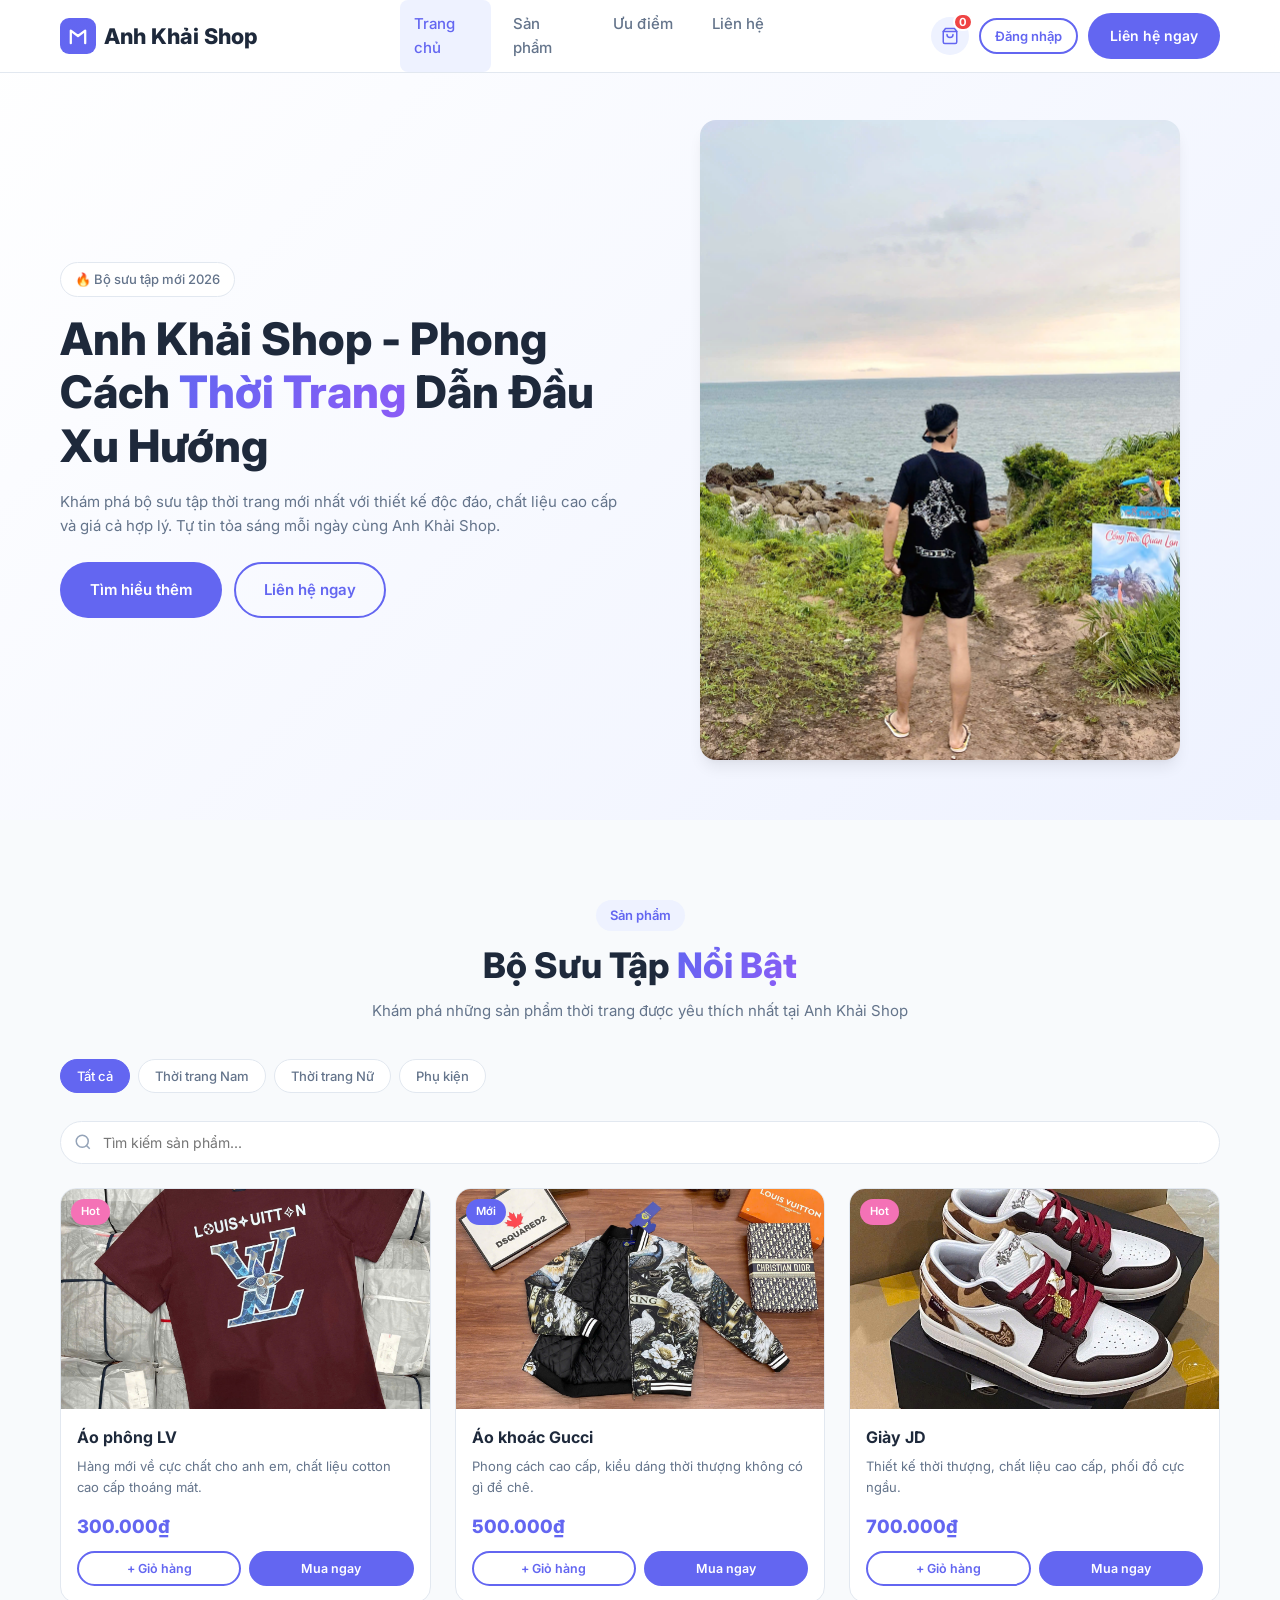
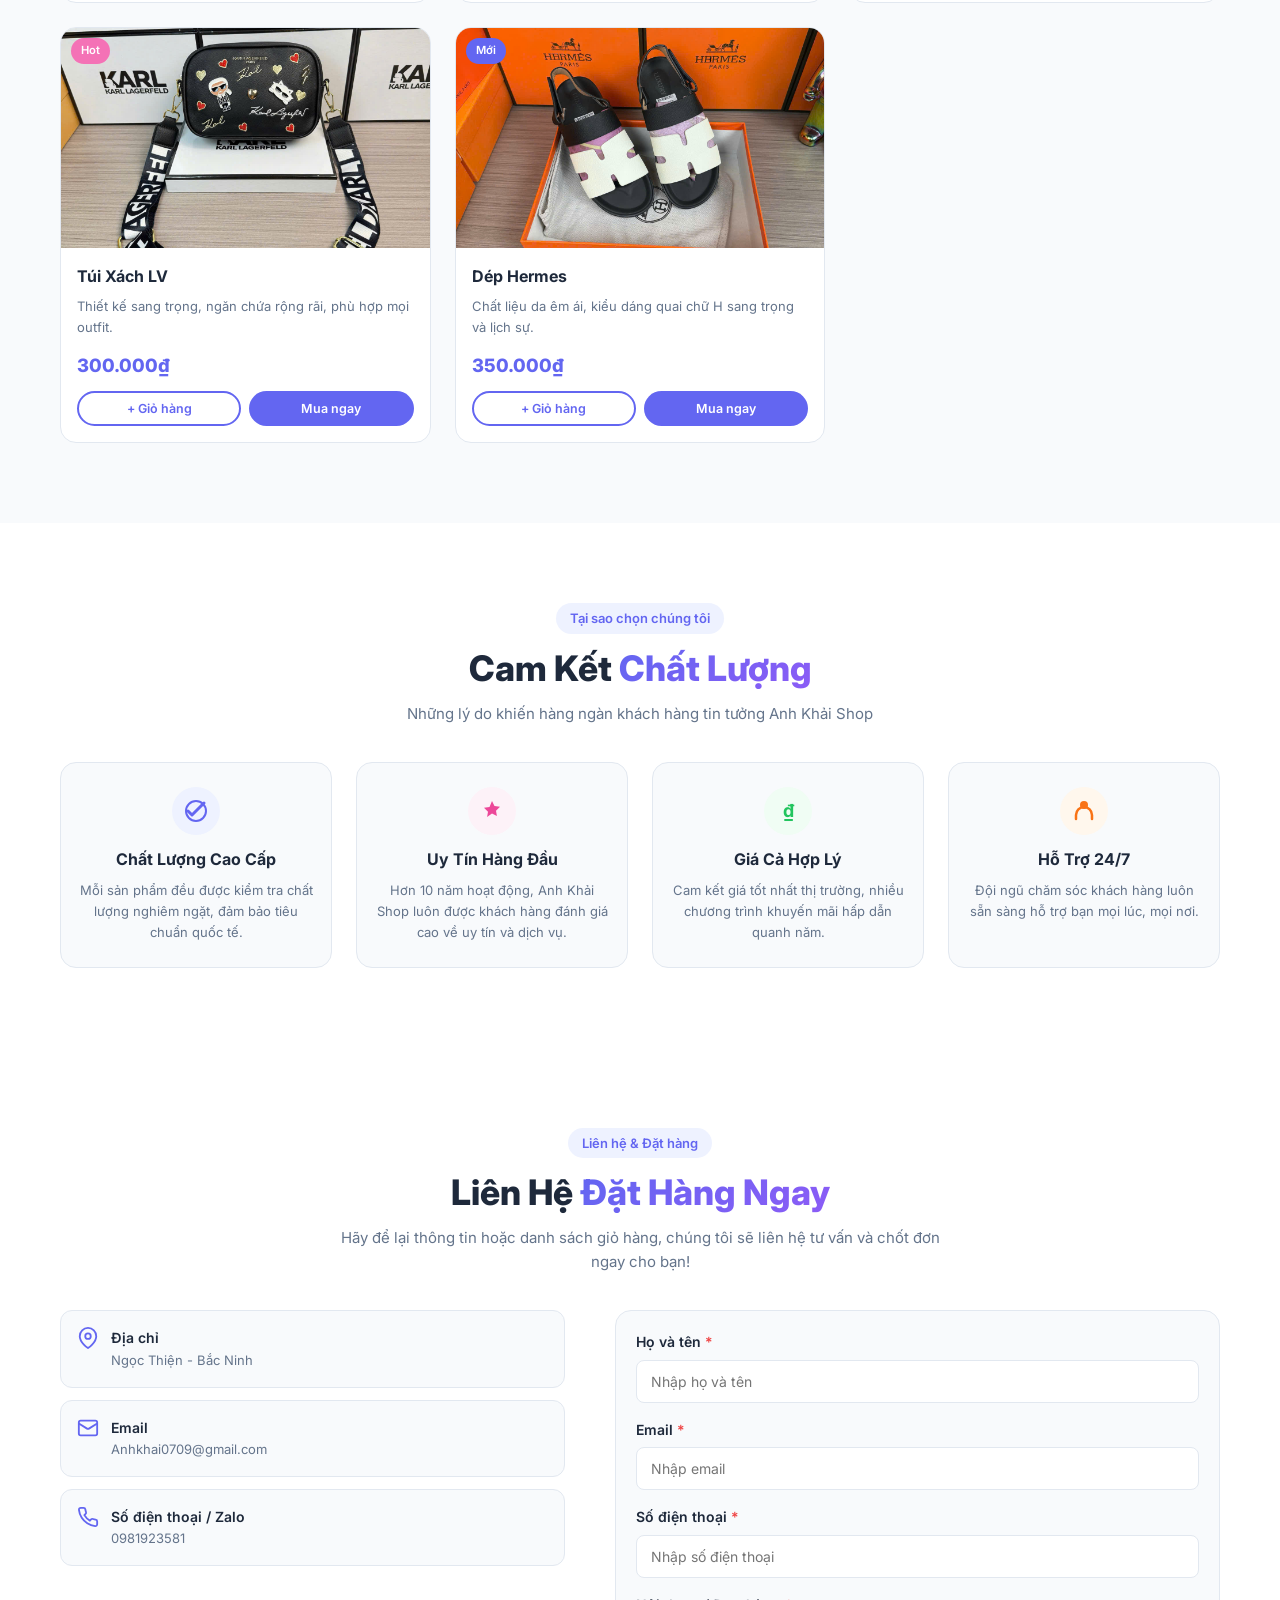
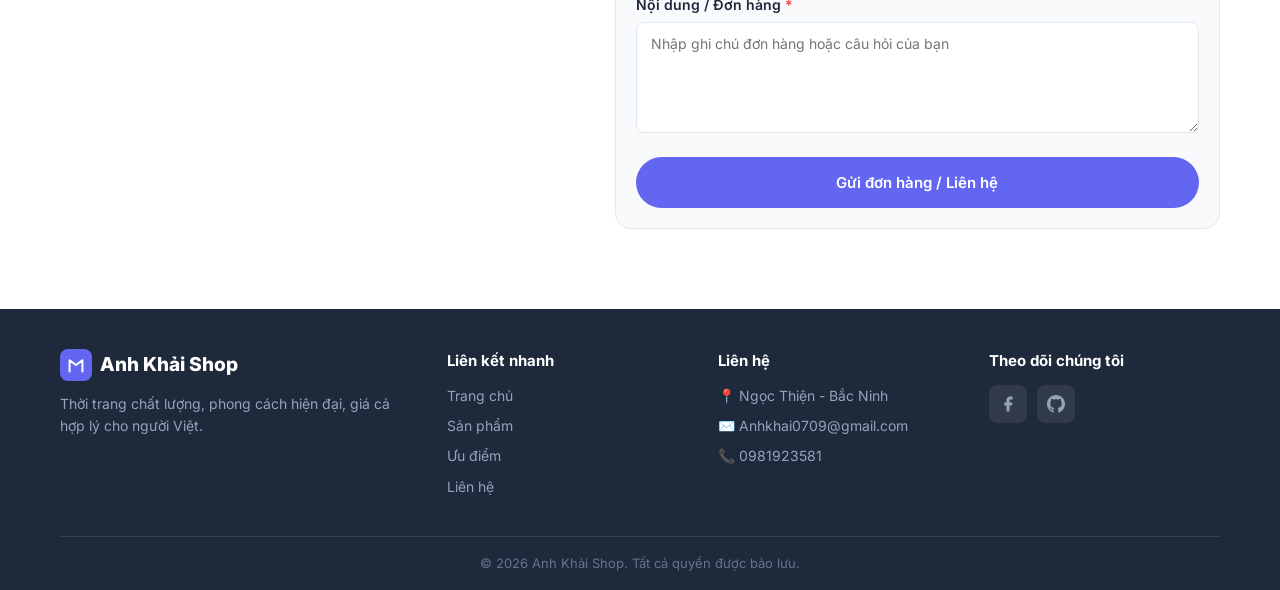
==== admin.html @ 50aaf97a "themtoanbobt" ====
<!DOCTYPE html>
<html lang="vi">
<head>
    <meta charset="UTF-8">
    <meta name="viewport" content="width=device-width, initial-scale=1.0">
    <title>Quản Trị Hệ Thống - Anh Khải Shop</title>
    <meta name="description" content="Trang quản trị sản phẩm, đơn hàng, khách hàng cho Anh Khải Shop.">
    <link rel="icon" type="image/svg+xml" href="assets/icons/favicon.svg">
    <link rel="preconnect" href="https://fonts.googleapis.com">
    <link rel="preconnect" href="https://fonts.gstatic.com" crossorigin>
    <link href="https://fonts.googleapis.com/css2?family=Inter:wght@300;400;500;600;700;800&display=swap" rel="stylesheet">
    <link rel="stylesheet" href="style.css">
</head>
<body class="admin-page">
    <!-- Header Admin -->
    <header class="header">
        <div class="container header__container">
            <a href="index.html" class="header__logo">
                <svg class="header__logo-icon" viewBox="0 0 40 40" fill="none">
                    <rect width="40" height="40" rx="10" fill="url(#logo-grad-adm)"/>
                    <path d="M12 28V14l8 6 8-6v14" stroke="#fff" stroke-width="2.5" stroke-linecap="round" stroke-linejoin="round"/>
                    <defs><linearGradient id="logo-grad-adm" x1="0" y1="0" x2="40" y2="40"><stop stop-color="#6366f1"/><stop offset="1" stop-color="#8b5cf6"/></linearGradient></defs>
                </svg>
                <span>Anh Khải Shop <small style="font-size:0.7rem;background:var(--primary);color:#fff;padding:2px 8px;border-radius:10px;margin-left:6px;">ADMIN</small></span>
            </a>
            
            <div class="header__actions">
                <a href="index.html" class="btn btn--outline btn--sm">← Xem cửa hàng</a>
                <button class="btn btn--sm btn--primary" id="adminLogoutBtn">Đăng xuất</button>
            </div>
        </div>
    </header>

    <main class="container" style="padding-top: 100px; padding-bottom: 60px;">
        <div class="admin-header">
            <div>
                <h2>Bảng Quản Trị Hệ Thống</h2>
                <p>Quản lý Sản phẩm, Đơn hàng, Ảnh tải lên Cloudflare R2 và Cơ sở dữ liệu D1 SQLite</p>
            </div>
            <button class="btn btn--primary" id="openAddProductModalBtn">+ Thêm Sản Phẩm Mới</button>
        </div>

        <!-- Admin Tabs -->
        <div class="admin-tabs">
            <button class="admin-tab active" data-tab="products">Sản Phẩm (<span id="prodCount">0</span>)</button>
            <button class="admin-tab" data-tab="orders">Đơn Hàng (<span id="orderCount">0</span>)</button>
            <button class="admin-tab" data-tab="system">Hệ Thống (Cloudflare Worker/D1/R2)</button>
        </div>

        <!-- Tab 1: Products List -->
        <div class="admin-panel active" id="tabProducts">
            <div class="table-responsive">
                <table class="admin-table">
                    <thead>
                        <tr>
                            <th>Ảnh</th>
                            <th>Tên Sản Phẩm</th>
                            <th>Danh Mục</th>
                            <th>Giá Bán</th>
                            <th>Huy Hiệu</th>
                            <th>Hành Động</th>
                        </tr>
                    </thead>
                    <tbody id="adminProductsTbody">
                        <!-- Dynamically populated -->
                    </tbody>
                </table>
            </div>
        </div>

        <!-- Tab 2: Orders List -->
        <div class="admin-panel" id="tabOrders">
            <div class="table-responsive">
                <table class="admin-table">
                    <thead>
                        <tr>
                            <th>Mã Đơn</th>
                            <th>Khách Hàng</th>
                            <th>Số Điện Thoại</th>
                            <th>Email</th>
                            <th>Tổng Tiền</th>
                            <th>Trạng Thái</th>
                            <th>Ngày Đặt</th>
                        </tr>
                    </thead>
                    <tbody id="adminOrdersTbody">
                        <!-- Dynamically populated -->
                    </tbody>
                </table>
            </div>
        </div>

        <!-- Tab 3: System Status -->
        <div class="admin-panel" id="tabSystem">
            <div class="system-cards">
                <div class="system-card">
                    <div class="system-card__icon">⚡</div>
                    <h3>Cloudflare Workers API</h3>
                    <p>API Serverless tự động mở rộng theo thời lượng thực</p>
                    <span class="system-badge success">Hoạt động</span>
                </div>
                <div class="system-card">
                    <div class="system-card__icon">🗄️</div>
                    <h3>Cloudflare D1 (SQLite)</h3>
                    <p>Lưu trữ Người dùng, Sản phẩm và Đơn hàng trên SQLite serverless</p>
                    <span class="system-badge success">Đã kết nối</span>
                </div>
                <div class="system-card">
                    <div class="system-card__icon">🖼️</div>
                    <h3>Cloudflare R2 Bucket</h3>
                    <p>Lưu trữ hình ảnh sản phẩm chất lượng cao không tính chi phí băng thông</p>
                    <span class="system-badge success">Sẵn sàng</span>
                </div>
            </div>
        </div>
    </main>

    <!-- Modal: Add Product -->
    <div class="modal-overlay" id="productModalOverlay">
        <div class="modal-box">
            <div class="modal-header">
                <h3>Thêm Sản Phẩm Mới</h3>
                <button class="modal-close" id="closeProductModalBtn">&times;</button>
            </div>
            <form id="addProductForm" class="modal-body">
                <div class="form__group">
                    <label class="form__label">Tên sản phẩm *</label>
                    <input type="text" id="adminProdName" class="form__input" placeholder="Ví dụ: Áo phông Gucci 2026" required>
                </div>
                <div class="form__group">
                    <label class="form__label">Danh mục *</label>
                    <select id="adminProdCategory" class="form__input" required>
                        <option value="nam">Thời trang Nam</option>
                        <option value="nu">Thời trang Nữ</option>
                        <option value="phukien">Phụ kiện</option>
                    </select>
                </div>
                <div class="form__group">
                    <label class="form__label">Giá bán (VNĐ) *</label>
                    <input type="number" id="adminProdPrice" class="form__input" placeholder="Ví dụ: 350000" required>
                </div>
                <div class="form__group">
                    <label class="form__label">Huy hiệu</label>
                    <select id="adminProdBadge" class="form__input">
                        <option value="">Không có</option>
                        <option value="Hot">Hot</option>
                        <option value="Mới">Mới</option>
                        <option value="-20%">Giảm 20%</option>
                    </select>
                </div>
                <div class="form__group">
                    <label class="form__label">Tải ảnh lên Cloudflare R2 / Chọn ảnh *</label>
                    <input type="file" id="adminProdImageFile" class="form__input" accept="image/*">
                    <input type="text" id="adminProdImageUrl" class="form__input" placeholder="Hoặc nhập đường dẫn ảnh (VD: assets/images/anhaolv.jpg)" style="margin-top:8px;">
                </div>
                <div class="form__group">
                    <label class="form__label">Mô tả sản phẩm</label>
                    <textarea id="adminProdDesc" class="form__input" rows="3" placeholder="Nhập mô tả ngắn sản phẩm"></textarea>
                </div>
                <div class="modal-footer">
                    <button type="button" class="btn btn--outline" id="cancelAddProductBtn">Hủy</button>
                    <button type="submit" class="btn btn--primary">Lưu Sản Phẩm</button>
                </div>
            </form>
        </div>
    </div>

    <!-- Toast Notification -->
    <div class="toast" id="toast">
        <div class="toast__content">
            <svg class="toast__icon" viewBox="0 0 24 24" fill="none" stroke="currentColor" stroke-width="2"><path d="M22 11.08V12a10 10 0 1 1-5.93-9.14"/><polyline points="22 4 12 14.01 9 11.01"/></svg>
            <span class="toast__message" id="toastMessage">Thành công!</span>
        </div>
        <button class="toast__close" id="toastClose">&times;</button>
    </div>

    <script src="script.js"></script>
    <script>
        // Admin Page Script Integration
        document.addEventListener('DOMContentLoaded', function() {
            // Check auth
            const user = JSON.parse(localStorage.getItem('anhkhai_user'));
            if (!user || user.role !== 'admin') {
                alert('Bạn cần đăng nhập bằng tài khoản Quản trị (Admin) để truy cập trang này!');
                window.location.href = 'index.html';
                return;
            }

            // Tabs
            const tabs = document.querySelectorAll('.admin-tab');
            const panels = document.querySelectorAll('.admin-panel');
            tabs.forEach(tab => {
                tab.addEventListener('click', () => {
                    tabs.forEach(t => t.classList.remove('active'));
                    panels.forEach(p => p.classList.remove('active'));
                    tab.classList.add('active');
                    const target = tab.getAttribute('data-tab');
                    if (target === 'products') document.getElementById('tabProducts').classList.add('active');
                    if (target === 'orders') document.getElementById('tabOrders').classList.add('active');
                    if (target === 'system') document.getElementById('tabSystem').classList.add('active');
                });
            });

            // Modal
            const openModalBtn = document.getElementById('openAddProductModalBtn');
            const closeModalBtn = document.getElementById('closeProductModalBtn');
            const cancelModalBtn = document.getElementById('cancelAddProductBtn');
            const modalOverlay = document.getElementById('productModalOverlay');
            const addProductForm = document.getElementById('addProductForm');

            function openModal() { modalOverlay.classList.add('active'); }
            function closeModal() { modalOverlay.classList.remove('active'); addProductForm.reset(); }

            openModalBtn.addEventListener('click', openModal);
            closeModalBtn.addEventListener('click', closeModal);
            cancelModalBtn.addEventListener('click', closeModal);

            // Add Product Handler
            addProductForm.addEventListener('submit', async function(e) {
                e.preventDefault();
                const name = document.getElementById('adminProdName').value;
                const category = document.getElementById('adminProdCategory').value;
                const price = document.getElementById('adminProdPrice').value;
                const badge = document.getElementById('adminProdBadge').value;
                const desc = document.getElementById('adminProdDesc').value;
                let imageUrl = document.getElementById('adminProdImageUrl').value;
                const fileInput = document.getElementById('adminProdImageFile');

                if (fileInput.files.length > 0) {
                    const formData = new FormData();
                    formData.append('file', fileInput.files[0]);
                    try {
                        const res = await fetch('/api/upload', { method: 'POST', body: formData });
                        const data = await res.json();
                        if (data.url) imageUrl = data.url;
                    } catch(err) {
                        console.log('Using local file fallback');
                        imageUrl = `assets/images/${fileInput.files[0].name}`;
                    }
                }

                if (!imageUrl) imageUrl = 'assets/images/anhaolv.jpg';

                const newProd = {
                    id: 'prod_' + Date.now(),
                    name, category, price: parseInt(price, 10),
                    description: desc, image_url: imageUrl, badge
                };

                // Add to local state & try API
                let products = JSON.parse(localStorage.getItem('anhkhai_custom_products')) || [];
                products.push(newProd);
                localStorage.setItem('anhkhai_custom_products', JSON.stringify(products));

                try {
                    await fetch('/api/products', {
                        method: 'POST',
                        headers: { 'Content-Type': 'application/json' },
                        body: JSON.stringify(newProd)
                    });
                } catch(e){}

                alert('Thêm sản phẩm thành công!');
                closeModal();
                loadAdminData();
            });

            // Logout
            document.getElementById('adminLogoutBtn').addEventListener('click', function() {
                localStorage.removeItem('anhkhai_user');
                localStorage.removeItem('anhkhai_token');
                window.location.href = 'index.html';
            });

            // Render Tables
            function loadAdminData() {
                const tbody = document.getElementById('adminProductsTbody');
                const defaultProds = [
                    { id: 1, name: 'Áo phông LV', category: 'nam', price: 300000, badge: 'Hot', image_url: 'assets/images/anhaolv.jpg' },
                    { id: 2, name: 'Áo khoác Gucci', category: 'nam', price: 500000, badge: 'Mới', image_url: 'assets/images/khoacgc.jpg' },
                    { id: 3, name: 'Giày JD', category: 'phukien', price: 700000, badge: 'Hot', image_url: 'assets/images/giayjd.jpg' },
                    { id: 4, name: 'Túi Xách LV', category: 'phukien', price: 300000, badge: 'Hot', image_url: 'assets/images/tuilv.jpg' },
                    { id: 5, name: 'Dép Hermes', category: 'phukien', price: 350000, badge: 'Mới', image_url: 'assets/images/dephm.jpg' }
                ];
                const customProds = JSON.parse(localStorage.getItem('anhkhai_custom_products')) || [];
                const allProds = [...defaultProds, ...customProds];

                document.getElementById('prodCount').textContent = allProds.length;
                tbody.innerHTML = allProds.map(p => `
                    <tr>
                        <td><img src="${p.image_url}" style="width:48px;height:48px;object-fit:cover;border-radius:8px;"></td>
                        <td><strong>${p.name}</strong></td>
                        <td><span class="section__tag" style="padding:2px 10px;font-size:0.75rem;">${p.category}</span></td>
                        <td><strong style="color:var(--primary);">${p.price.toLocaleString('vi-VN')}₫</strong></td>
                        <td>${p.badge ? `<span class="product-card__badge" style="position:static;">${p.badge}</span>` : '-'}</td>
                        <td>
                            <button class="btn btn--sm btn--outline" onclick="alert('Đã xóa ${p.name}')">Xóa</button>
                        </td>
                    </tr>
                `).join('');

                // Render Orders
                const orders = JSON.parse(localStorage.getItem('anhkhai_orders')) || [
                    { id: 'ORD-1001', customer_name: 'Nguyễn Văn A', phone: '0981923581', email: 'khach1@gmail.com', total: 600000, status: 'Đã xác nhận', date: '2026-09-28' }
                ];
                document.getElementById('orderCount').textContent = orders.length;
                document.getElementById('adminOrdersTbody').innerHTML = orders.map(o => `
                    <tr>
                        <td><strong>#${o.id}</strong></td>
                        <td>${o.customer_name}</td>
                        <td>${o.phone}</td>
                        <td>${o.email || '-'}</td>
                        <td><strong style="color:var(--primary);">${(o.total || o.total_amount || 0).toLocaleString('vi-VN')}₫</strong></td>
                        <td><span class="system-badge success">${o.status || 'Chờ duyệt'}</span></td>
                        <td>${o.date || 'Hôm nay'}</td>
                    </tr>
                `).join('');
            }

            loadAdminData();
        });
    </script>
</body>
</html>
---- style.css ----
/* ===== RESET & BASE (MOBILE FIRST ARCHITECTURE) ===== */
*,
*::before,
*::after {
    margin: 0;
    padding: 0;
    box-sizing: border-box;
}

:root {
    --primary: #6366f1;
    --primary-dark: #4f46e5;
    --primary-light: #818cf8;
    --primary-bg: #eef2ff;
    --secondary: #f472b6;
    --accent: #8b5cf6;
    --success: #22c55e;
    --warning: #f97316;
    --error: #ef4444;

    --text-primary: #1e293b;
    --text-secondary: #64748b;
    --text-muted: #94a3b8;
    --bg-white: #ffffff;
    --bg-light: #f8fafc;
    --bg-section: #f1f5f9;
    --border: #e2e8f0;

    --shadow-sm: 0 1px 2px rgba(0,0,0,0.05);
    --shadow-md: 0 4px 6px -1px rgba(0,0,0,0.07), 0 2px 4px -2px rgba(0,0,0,0.05);
    --shadow-lg: 0 10px 15px -3px rgba(0,0,0,0.08), 0 4px 6px -4px rgba(0,0,0,0.05);
    --shadow-xl: 0 20px 25px -5px rgba(0,0,0,0.08), 0 8px 10px -6px rgba(0,0,0,0.05);

    --radius-sm: 8px;
    --radius-md: 12px;
    --radius-lg: 16px;
    --radius-xl: 24px;
    --radius-full: 9999px;

    --transition: 0.3s ease;
    --font: 'Inter', -apple-system, BlinkMacSystemFont, 'Segoe UI', sans-serif;
}

html {
    scroll-behavior: smooth;
    scroll-padding-top: 80px;
}

body {
    font-family: var(--font);
    font-size: 15px;
    line-height: 1.6;
    color: var(--text-primary);
    background-color: var(--bg-white);
    overflow-x: hidden;
    -webkit-font-smoothing: antialiased;
}

a {
    text-decoration: none;
    color: inherit;
    transition: color var(--transition);
}

ul {
    list-style: none;
}

img, svg {
    max-width: 100%;
    height: auto;
    display: block;
}

button {
    cursor: pointer;
    border: none;
    background: none;
    font-family: inherit;
    font-size: inherit;
}

input, textarea, select {
    font-family: inherit;
    font-size: inherit;
}

/* ===== UTILITIES ===== */
.container {
    width: 100%;
    max-width: 1200px;
    margin: 0 auto;
    padding: 0 16px;
}

.text-gradient {
    background: linear-gradient(135deg, var(--primary), var(--accent));
    -webkit-background-clip: text;
    -webkit-text-fill-color: transparent;
    background-clip: text;
}

.section {
    padding: 50px 0;
}

.section__header {
    text-align: center;
    margin-bottom: 36px;
}

.section__tag {
    display: inline-block;
    padding: 5px 14px;
    background: var(--primary-bg);
    color: var(--primary);
    border-radius: var(--radius-full);
    font-size: 0.8125rem;
    font-weight: 600;
    margin-bottom: 12px;
}

.section__title {
    font-size: 1.65rem;
    font-weight: 800;
    line-height: 1.25;
    margin-bottom: 12px;
}

.section__desc {
    font-size: 0.9375rem;
    color: var(--text-secondary);
    max-width: 600px;
    margin: 0 auto;
}

.required {
    color: var(--error);
}

/* ===== BUTTONS ===== */
.btn {
    display: inline-flex;
    align-items: center;
    justify-content: center;
    gap: 8px;
    padding: 10px 20px;
    border-radius: var(--radius-full);
    font-weight: 600;
    font-size: 0.875rem;
    transition: all var(--transition);
    white-space: nowrap;
    border: 2px solid transparent;
}

.btn--primary {
    background: var(--primary);
    color: #fff;
}

.btn--primary:hover {
    background: var(--primary-dark);
    transform: translateY(-2px);
    box-shadow: 0 6px 20px rgba(99, 102, 241, 0.3);
}

.btn--outline {
    border-color: var(--primary);
    color: var(--primary);
    background: transparent;
}

.btn--outline:hover {
    background: var(--primary);
    color: #fff;
    transform: translateY(-2px);
}

.btn--lg {
    padding: 14px 28px;
    font-size: 0.9375rem;
}

.btn--sm {
    padding: 8px 14px;
    font-size: 0.8125rem;
}

.btn--full {
    width: 100%;
}

/* ===== HEADER ===== */
.header {
    position: fixed;
    top: 0;
    left: 0;
    width: 100%;
    z-index: 1000;
    background: rgba(255,255,255,0.92);
    backdrop-filter: blur(20px);
    -webkit-backdrop-filter: blur(20px);
    border-bottom: 1px solid var(--border);
}

.header__container {
    display: flex;
    align-items: center;
    justify-content: space-between;
    height: 64px;
}

.header__logo {
    display: flex;
    align-items: center;
    gap: 8px;
    font-size: 1.2rem;
    font-weight: 800;
    color: var(--text-primary);
}

.header__logo-icon {
    width: 32px;
    height: 32px;
}

.header__menu {
    display: flex;
    align-items: center;
    gap: 6px;
}

.header__link {
    display: block;
    padding: 8px 12px;
    font-size: 0.875rem;
    font-weight: 500;
    color: var(--text-secondary);
    border-radius: var(--radius-sm);
}

.header__link:hover,
.header__link.active {
    color: var(--primary);
    background: var(--primary-bg);
}

.header__actions {
    display: flex;
    align-items: center;
    gap: 10px;
}

.header__cart-btn {
    position: relative;
    display: flex;
    align-items: center;
    justify-content: center;
    width: 38px;
    height: 38px;
    border-radius: var(--radius-full);
    background: var(--primary-bg);
    color: var(--primary);
}

.header__cart-btn svg {
    width: 18px;
    height: 18px;
}

.cart-badge {
    position: absolute;
    top: -4px;
    right: -4px;
    background: var(--error);
    color: #fff;
    font-size: 0.7rem;
    font-weight: 700;
    min-width: 18px;
    height: 18px;
    border-radius: 9px;
    padding: 0 4px;
    display: flex;
    align-items: center;
    justify-content: center;
    border: 2px solid var(--bg-white);
}

.header__cta {
    display: none;
}

.header__hamburger {
    display: flex;
    flex-direction: column;
    gap: 5px;
    padding: 4px;
    z-index: 1001;
}

.header__hamburger span {
    display: block;
    width: 22px;
    height: 2px;
    background: var(--text-primary);
    border-radius: 2px;
    transition: all var(--transition);
}

.header__hamburger.active span:nth-child(1) {
    transform: rotate(45deg) translate(5px, 5px);
}

.header__hamburger.active span:nth-child(2) {
    opacity: 0;
}

.header__hamburger.active span:nth-child(3) {
    transform: rotate(-45deg) translate(5px, -5px);
}

/* Mobile Nav Drawer */
.header__nav {
    position: fixed;
    top: 0;
    right: -100%;
    width: 260px;
    height: 100vh;
    background: var(--bg-white);
    box-shadow: -4px 0 25px rgba(0,0,0,0.1);
    padding: 80px 20px 20px;
    transition: right var(--transition);
    z-index: 1000;
}

.header__nav.active {
    right: 0;
}

.header__menu {
    flex-direction: column;
    align-items: flex-start;
    gap: 6px;
}

.header__menu li {
    width: 100%;
}

.header__menu .header__link {
    width: 100%;
    padding: 12px 14px;
    font-size: 0.9375rem;
}

/* ===== HERO ===== */
.hero {
    padding-top: 90px;
    padding-bottom: 40px;
    background: linear-gradient(135deg, var(--bg-white) 0%, var(--primary-bg) 100%);
}

.hero__container {
    display: flex;
    flex-direction: column;
    gap: 30px;
    text-align: center;
}

.hero__badge {
    display: inline-block;
    padding: 6px 14px;
    background: var(--bg-white);
    border: 1px solid var(--border);
    border-radius: var(--radius-full);
    font-size: 0.8125rem;
    font-weight: 500;
    color: var(--text-secondary);
    margin-bottom: 16px;
}

.hero__title {
    font-size: 1.8rem;
    font-weight: 800;
    line-height: 1.2;
    margin-bottom: 16px;
}

.hero__desc {
    font-size: 0.9375rem;
    color: var(--text-secondary);
    margin-bottom: 24px;
}

.hero__actions {
    display: flex;
    flex-direction: column;
    gap: 12px;
}

.hero__image {
    display: flex;
    justify-content: center;
    order: -1;
}

.hero__illustration {
    width: 100%;
    max-width: 340px;
    border-radius: var(--radius-lg);
    box-shadow: var(--shadow-lg);
}

/* ===== PRODUCTS ===== */
.products {
    background: var(--bg-light);
}

.products__filter {
    display: flex;
    justify-content: flex-start;
    overflow-x: auto;
    gap: 8px;
    margin-bottom: 20px;
    padding-bottom: 8px;
    -webkit-overflow-scrolling: touch;
}

.products__filter::-webkit-scrollbar {
    display: none;
}

.filter-btn {
    padding: 8px 16px;
    border-radius: var(--radius-full);
    font-weight: 500;
    font-size: 0.8125rem;
    color: var(--text-secondary);
    background: var(--bg-white);
    border: 1px solid var(--border);
    white-space: nowrap;
    flex-shrink: 0;
}

.filter-btn.active {
    background: var(--primary);
    color: #fff;
    border-color: var(--primary);
}

.products__search {
    max-width: 100%;
    margin-bottom: 24px;
    position: relative;
}

.products__search-icon {
    position: absolute;
    left: 14px;
    top: 50%;
    transform: translateY(-50%);
    width: 18px;
    height: 18px;
    color: var(--text-muted);
}

.products__search-input {
    width: 100%;
    padding: 12px 16px 12px 42px;
    border: 1px solid var(--border);
    border-radius: var(--radius-full);
    background: var(--bg-white);
    font-size: 0.875rem;
    outline: none;
}

.products__grid {
    display: grid;
    grid-template-columns: 1fr;
    gap: 20px;
}

.product-card {
    background: var(--bg-white);
    border-radius: var(--radius-lg);
    overflow: hidden;
    border: 1px solid var(--border);
    display: flex;
    flex-direction: column;
}

.product-card.hidden {
    display: none;
}

.product-card__image {
    position: relative;
    height: 220px;
    background: var(--bg-light);
    display: flex;
    align-items: center;
    justify-content: center;
}

.product-card__image img {
    width: 100%;
    height: 100%;
    object-fit: cover;
}

.product-card__badge {
    position: absolute;
    top: 10px;
    left: 10px;
    padding: 4px 10px;
    background: var(--primary);
    color: #fff;
    font-size: 0.7rem;
    font-weight: 600;
    border-radius: var(--radius-full);
}

.product-card__badge--hot { background: var(--secondary); }

.product-card__content {
    padding: 16px;
    display: flex;
    flex-direction: column;
    flex: 1;
}

.product-card__name {
    font-size: 1rem;
    font-weight: 700;
    margin-bottom: 6px;
}

.product-card__desc {
    font-size: 0.8125rem;
    color: var(--text-secondary);
    margin-bottom: 14px;
    flex: 1;
}

.product-card__footer {
    display: flex;
    flex-direction: column;
    gap: 10px;
}

.product-card__price-row {
    display: flex;
    align-items: center;
    justify-content: space-between;
}

.product-card__price {
    font-size: 1.15rem;
    font-weight: 800;
    color: var(--primary);
}

.product-card__actions {
    display: flex;
    gap: 8px;
}

.product-card__actions .btn {
    flex: 1;
    padding: 8px 10px;
    font-size: 0.78rem;
}

/* ===== WHY US ===== */
.why-us__grid {
    display: grid;
    grid-template-columns: 1fr;
    gap: 16px;
}

.why-us__card {
    text-align: center;
    padding: 24px 16px;
    background: var(--bg-light);
    border-radius: var(--radius-lg);
    border: 1px solid var(--border);
}

.why-us__icon {
    width: 48px;
    height: 48px;
    margin: 0 auto 12px;
}

.why-us__title {
    font-size: 1rem;
    font-weight: 700;
    margin-bottom: 8px;
}

.why-us__desc {
    font-size: 0.8125rem;
    color: var(--text-secondary);
}

/* ===== CONTACT ===== */
.contact__grid {
    display: flex;
    flex-direction: column;
    gap: 30px;
}

.contact__info-item {
    display: flex;
    gap: 12px;
    padding: 16px;
    background: var(--bg-light);
    border-radius: var(--radius-md);
    margin-bottom: 12px;
    border: 1px solid var(--border);
}

.contact__info-icon {
    width: 22px;
    height: 22px;
    flex-shrink: 0;
}

.contact__info-item h4 {
    font-size: 0.875rem;
    font-weight: 600;
}

.contact__info-item p {
    font-size: 0.8125rem;
    color: var(--text-secondary);
}

.contact__form {
    background: var(--bg-light);
    padding: 20px;
    border-radius: var(--radius-lg);
    border: 1px solid var(--border);
}

.form__group {
    margin-bottom: 16px;
}

.form__label {
    display: block;
    font-size: 0.875rem;
    font-weight: 600;
    margin-bottom: 6px;
}

.form__input {
    width: 100%;
    padding: 12px 14px;
    border: 1px solid var(--border);
    border-radius: var(--radius-sm);
    background: var(--bg-white);
    font-size: 0.875rem;
    outline: none;
}

.form__textarea {
    resize: vertical;
    min-height: 100px;
}

.form__error {
    font-size: 0.75rem;
    color: var(--error);
    margin-top: 4px;
}

/* ===== FOOTER ===== */
.footer {
    background: var(--text-primary);
    color: #cbd5e1;
    padding: 40px 0 0;
}

.footer__grid {
    display: flex;
    flex-direction: column;
    gap: 28px;
    padding-bottom: 30px;
    border-bottom: 1px solid rgba(255,255,255,0.1);
}

.footer__logo {
    display: flex;
    align-items: center;
    gap: 8px;
    font-size: 1.2rem;
    font-weight: 800;
    color: #fff;
    margin-bottom: 12px;
}

.footer__logo-icon {
    width: 32px;
    height: 32px;
}

.footer__text {
    font-size: 0.875rem;
    color: #94a3b8;
}

.footer__heading {
    font-size: 0.9375rem;
    font-weight: 700;
    color: #fff;
    margin-bottom: 12px;
}

.footer__links ul li,
.footer__contact ul li {
    margin-bottom: 8px;
    font-size: 0.875rem;
    color: #94a3b8;
}

.footer__social-links {
    display: flex;
    gap: 10px;
}

.footer__social-link {
    display: flex;
    align-items: center;
    justify-content: center;
    width: 38px;
    height: 38px;
    border-radius: var(--radius-sm);
    background: rgba(255,255,255,0.08);
    color: #94a3b8;
}

.footer__social-link svg {
    width: 18px;
    height: 18px;
}

.footer__bottom {
    padding: 16px 0;
    text-align: center;
    font-size: 0.8125rem;
    color: #64748b;
}

/* ===== BACK TO TOP ===== */
.back-to-top {
    position: fixed;
    bottom: 20px;
    right: 20px;
    width: 42px;
    height: 42px;
    display: flex;
    align-items: center;
    justify-content: center;
    background: var(--primary);
    color: #fff;
    border-radius: 50%;
    opacity: 0;
    visibility: hidden;
    transition: all var(--transition);
    z-index: 900;
}

.back-to-top svg { width: 20px; height: 20px; }
.back-to-top.visible { opacity: 1; visibility: visible; }

/* ===== TOAST ===== */
.toast {
    position: fixed;
    top: 74px;
    right: 16px;
    left: 16px;
    display: flex;
    align-items: center;
    justify-content: space-between;
    padding: 14px 18px;
    background: var(--bg-white);
    border-left: 4px solid var(--success);
    border-radius: var(--radius-md);
    box-shadow: var(--shadow-xl);
    z-index: 2000;
    opacity: 0;
    visibility: hidden;
    transform: translateY(-20px);
    transition: all 0.3s ease;
}

.toast.visible { opacity: 1; visibility: visible; transform: translateY(0); }
.toast__content { display: flex; align-items: center; gap: 8px; }
.toast__icon { width: 20px; height: 20px; color: var(--success); }
.toast__message { font-size: 0.875rem; font-weight: 500; }
.toast__close { font-size: 1.2rem; color: var(--text-muted); }

/* ===== CART DRAWER ===== */
.cart-overlay, .modal-overlay {
    position: fixed;
    top: 0;
    left: 0;
    width: 100%;
    height: 100%;
    background: rgba(0,0,0,0.5);
    backdrop-filter: blur(4px);
    z-index: 1500;
    opacity: 0;
    visibility: hidden;
    transition: all var(--transition);
}

.cart-overlay.active, .modal-overlay.active {
    opacity: 1;
    visibility: visible;
}

.cart-drawer {
    position: fixed;
    top: 0;
    right: -100%;
    width: 100%;
    max-width: 400px;
    height: 100vh;
    background: var(--bg-white);
    z-index: 1501;
    display: flex;
    flex-direction: column;
    transition: right 0.35s cubic-bezier(0.16, 1, 0.3, 1);
}

.cart-drawer.active { right: 0; }

.cart-drawer__header {
    padding: 16px 20px;
    border-bottom: 1px solid var(--border);
    display: flex;
    align-items: center;
    justify-content: space-between;
}

.cart-drawer__header h3 { font-size: 1rem; font-weight: 700; display: flex; align-items: center; gap: 8px; }
.cart-drawer__close { font-size: 1.5rem; color: var(--text-muted); }

.cart-drawer__body {
    flex: 1;
    overflow-y: auto;
    padding: 16px;
    display: flex;
    flex-direction: column;
    gap: 12px;
}

.cart-empty { text-align: center; padding: 40px 16px; color: var(--text-muted); }
.cart-empty svg { width: 48px; height: 48px; margin-bottom: 12px; opacity: 0.4; }

.cart-item {
    display: flex;
    gap: 12px;
    padding: 12px;
    background: var(--bg-light);
    border-radius: var(--radius-md);
    border: 1px solid var(--border);
    align-items: center;
}

.cart-item__img {
    width: 56px;
    height: 56px;
    border-radius: var(--radius-sm);
    object-fit: cover;
    flex-shrink: 0;
}

.cart-item__info { flex: 1; }
.cart-item__name { font-size: 0.875rem; font-weight: 600; margin-bottom: 2px; }
.cart-item__price { font-size: 0.8125rem; font-weight: 700; color: var(--primary); }

.cart-item__qty { display: flex; align-items: center; gap: 6px; margin-top: 6px; }
.cart-item__qty-btn { width: 24px; height: 24px; border-radius: 4px; border: 1px solid var(--border); display: flex; align-items: center; justify-content: center; font-weight: 700; background: #fff; }
.cart-item__qty-num { font-size: 0.8125rem; font-weight: 600; min-width: 18px; text-align: center; }
.cart-item__remove { font-size: 1.2rem; color: var(--text-muted); padding: 4px; }

.cart-drawer__footer {
    padding: 16px 20px;
    border-top: 1px solid var(--border);
    background: var(--bg-light);
}

.cart-drawer__summary { display: flex; justify-content: space-between; margin-bottom: 12px; font-weight: 600; }
.cart-drawer__total-price { font-size: 1.2rem; color: var(--primary); font-weight: 800; }
.cart-drawer__btns { display: flex; gap: 10px; }

/* ===== MODAL BOX (Auth / Admin Product) ===== */
.modal-box {
    position: fixed;
    top: 50%;
    left: 50%;
    transform: translate(-50%, -50%);
    width: 90%;
    max-width: 500px;
    max-height: 90vh;
    overflow-y: auto;
    background: var(--bg-white);
    border-radius: var(--radius-lg);
    box-shadow: var(--shadow-xl);
    z-index: 1501;
    display: flex;
    flex-direction: column;
}

.modal-header {
    padding: 16px 20px;
    border-bottom: 1px solid var(--border);
    display: flex;
    align-items: center;
    justify-content: space-between;
}

.modal-header h3 { font-size: 1.1rem; font-weight: 700; }
.modal-close { font-size: 1.5rem; color: var(--text-muted); }

.modal-body { padding: 20px; }
.modal-footer { display: flex; justify-content: flex-end; gap: 10px; margin-top: 16px; }

/* ===== ADMIN DASHBOARD STYLES ===== */
.admin-page { background: var(--bg-light); }
.admin-header { display: flex; flex-direction: column; gap: 16px; margin-bottom: 24px; }
.admin-tabs { display: flex; gap: 8px; overflow-x: auto; margin-bottom: 24px; padding-bottom: 4px; }
.admin-tab { padding: 10px 18px; border-radius: var(--radius-full); background: var(--bg-white); border: 1px solid var(--border); font-weight: 600; font-size: 0.875rem; color: var(--text-secondary); white-space: nowrap; }
.admin-tab.active { background: var(--primary); color: #fff; border-color: var(--primary); }

.admin-panel { display: none; }
.admin-panel.active { display: block; }

.table-responsive { overflow-x: auto; background: #fff; border-radius: var(--radius-lg); border: 1px solid var(--border); }
.admin-table { width: 100%; border-collapse: collapse; text-align: left; font-size: 0.875rem; }
.admin-table th, .admin-table td { padding: 14px 16px; border-bottom: 1px solid var(--border); }
.admin-table th { background: var(--bg-light); font-weight: 700; }

.system-cards { display: grid; grid-template-columns: 1fr; gap: 16px; }
.system-card { padding: 20px; background: #fff; border-radius: var(--radius-lg); border: 1px solid var(--border); text-align: center; }
.system-card__icon { font-size: 2rem; margin-bottom: 10px; }
.system-card h3 { font-size: 1.05rem; margin-bottom: 6px; }
.system-card p { font-size: 0.8125rem; color: var(--text-secondary); margin-bottom: 12px; }
.system-badge { display: inline-block; padding: 4px 12px; border-radius: 12px; font-size: 0.75rem; font-weight: 600; }
.system-badge.success { background: #dcfce7; color: #15803d; }

/* ===== MEDIA QUERIES (DESKTOP & TABLET ENHANCEMENTS) ===== */

@media (min-width: 768px) {
    body { font-size: 16px; }
    .container { padding: 0 20px; }
    .section { padding: 80px 0; }
    .section__title { font-size: 2.2rem; }
    
    .header__container { height: 72px; }
    .header__logo-icon { width: 36px; height: 36px; }
    .header__logo { font-size: 1.35rem; }
    .header__nav { position: static; width: auto; height: auto; background: transparent; box-shadow: none; padding: 0; }
    .header__menu { flex-direction: row; gap: 8px; }
    .header__hamburger { display: none; }
    .header__cta { display: inline-flex; }
    
    .hero { padding-top: 120px; padding-bottom: 60px; }
    .hero__container { display: grid; grid-template-columns: 1fr 1fr; text-align: left; gap: 40px; align-items: center; }
    .hero__title { font-size: 2.8rem; }
    .hero__actions { flex-direction: row; }
    .hero__image { order: 0; }
    .hero__illustration { max-width: 480px; }

    .products__grid { grid-template-columns: repeat(2, 1fr); gap: 24px; }
    .why-us__grid { grid-template-columns: repeat(2, 1fr); gap: 24px; }
    
    .contact__grid { display: grid; grid-template-columns: 1fr 1.2fr; gap: 50px; }

    .footer__grid { display: grid; grid-template-columns: 1.5fr 1fr 1fr 1fr; gap: 40px; }
    .toast { left: auto; width: auto; max-width: 400px; }

    .admin-header { flex-direction: row; justify-content: space-between; align-items: center; }
    .system-cards { grid-template-columns: repeat(3, 1fr); }
}

@media (min-width: 1024px) {
    .products__grid { grid-template-columns: repeat(3, 1fr); }
    .why-us__grid { grid-template-columns: repeat(4, 1fr); }
}
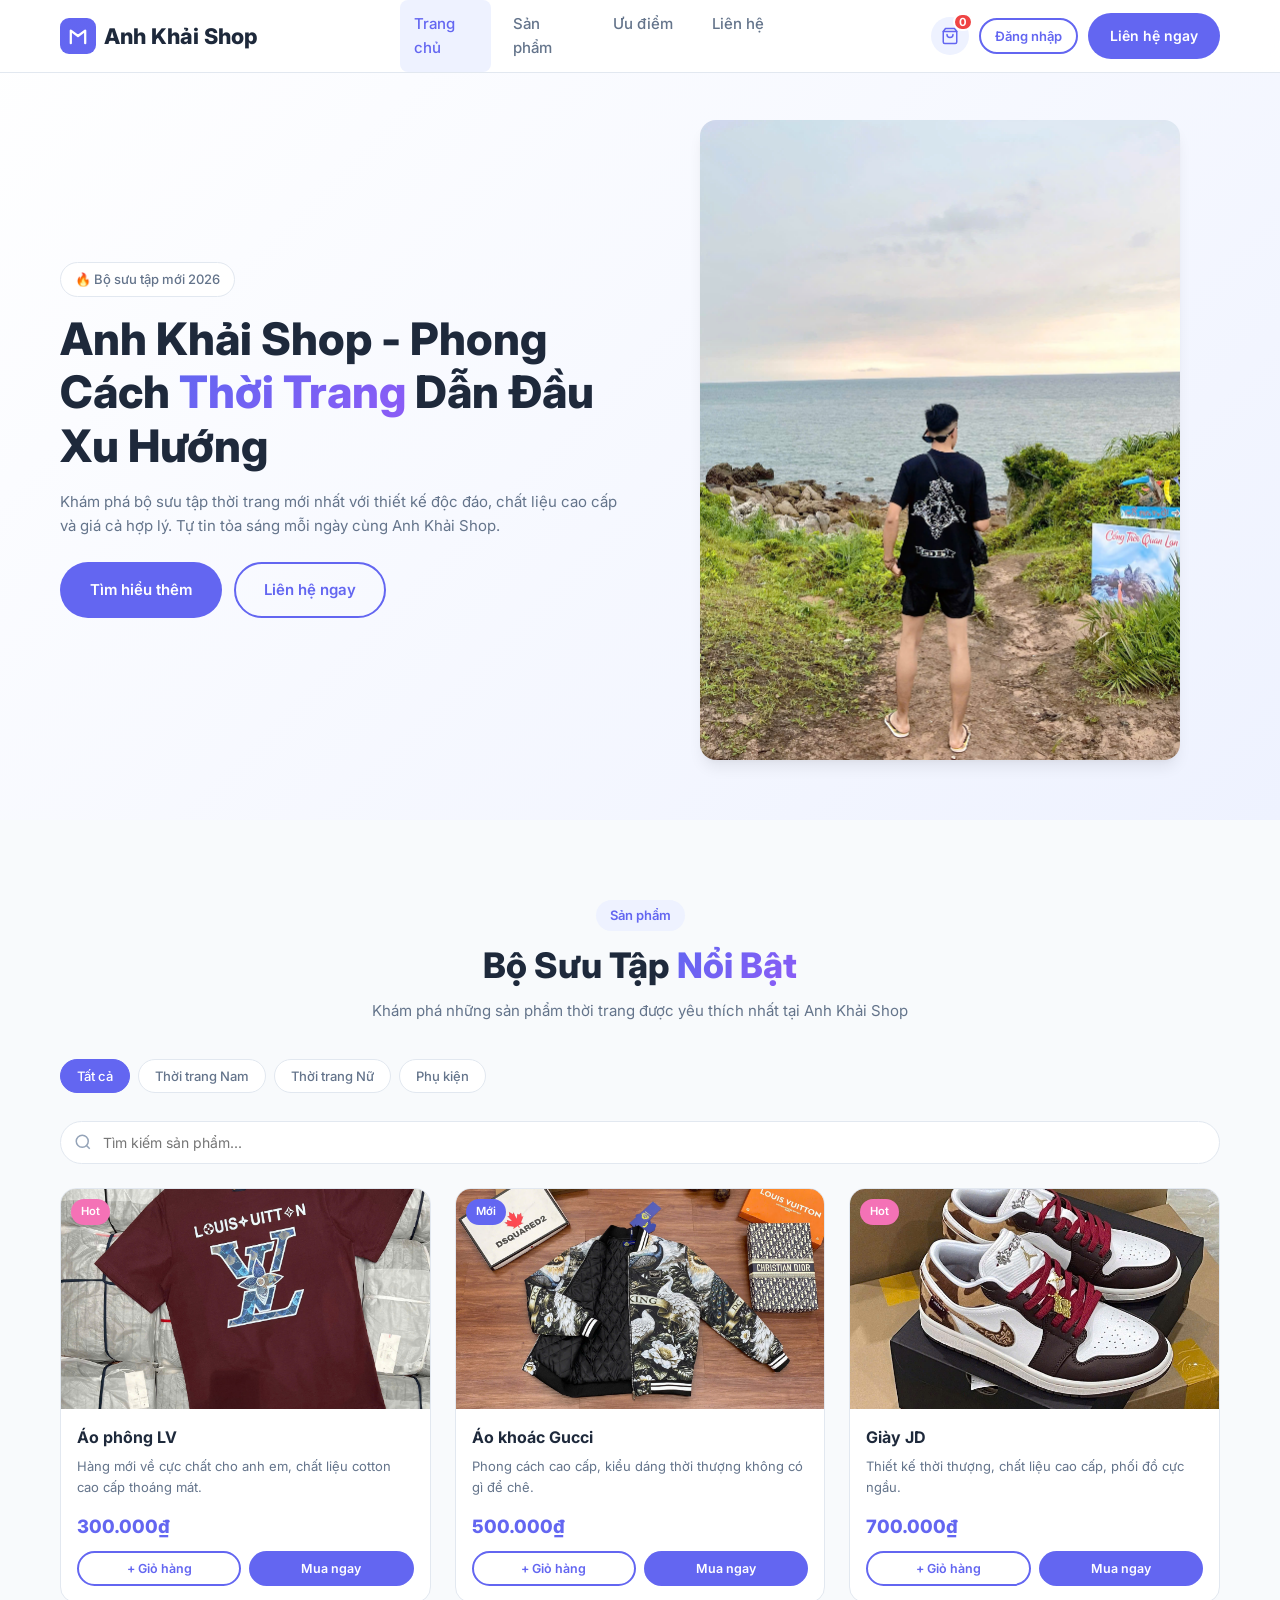
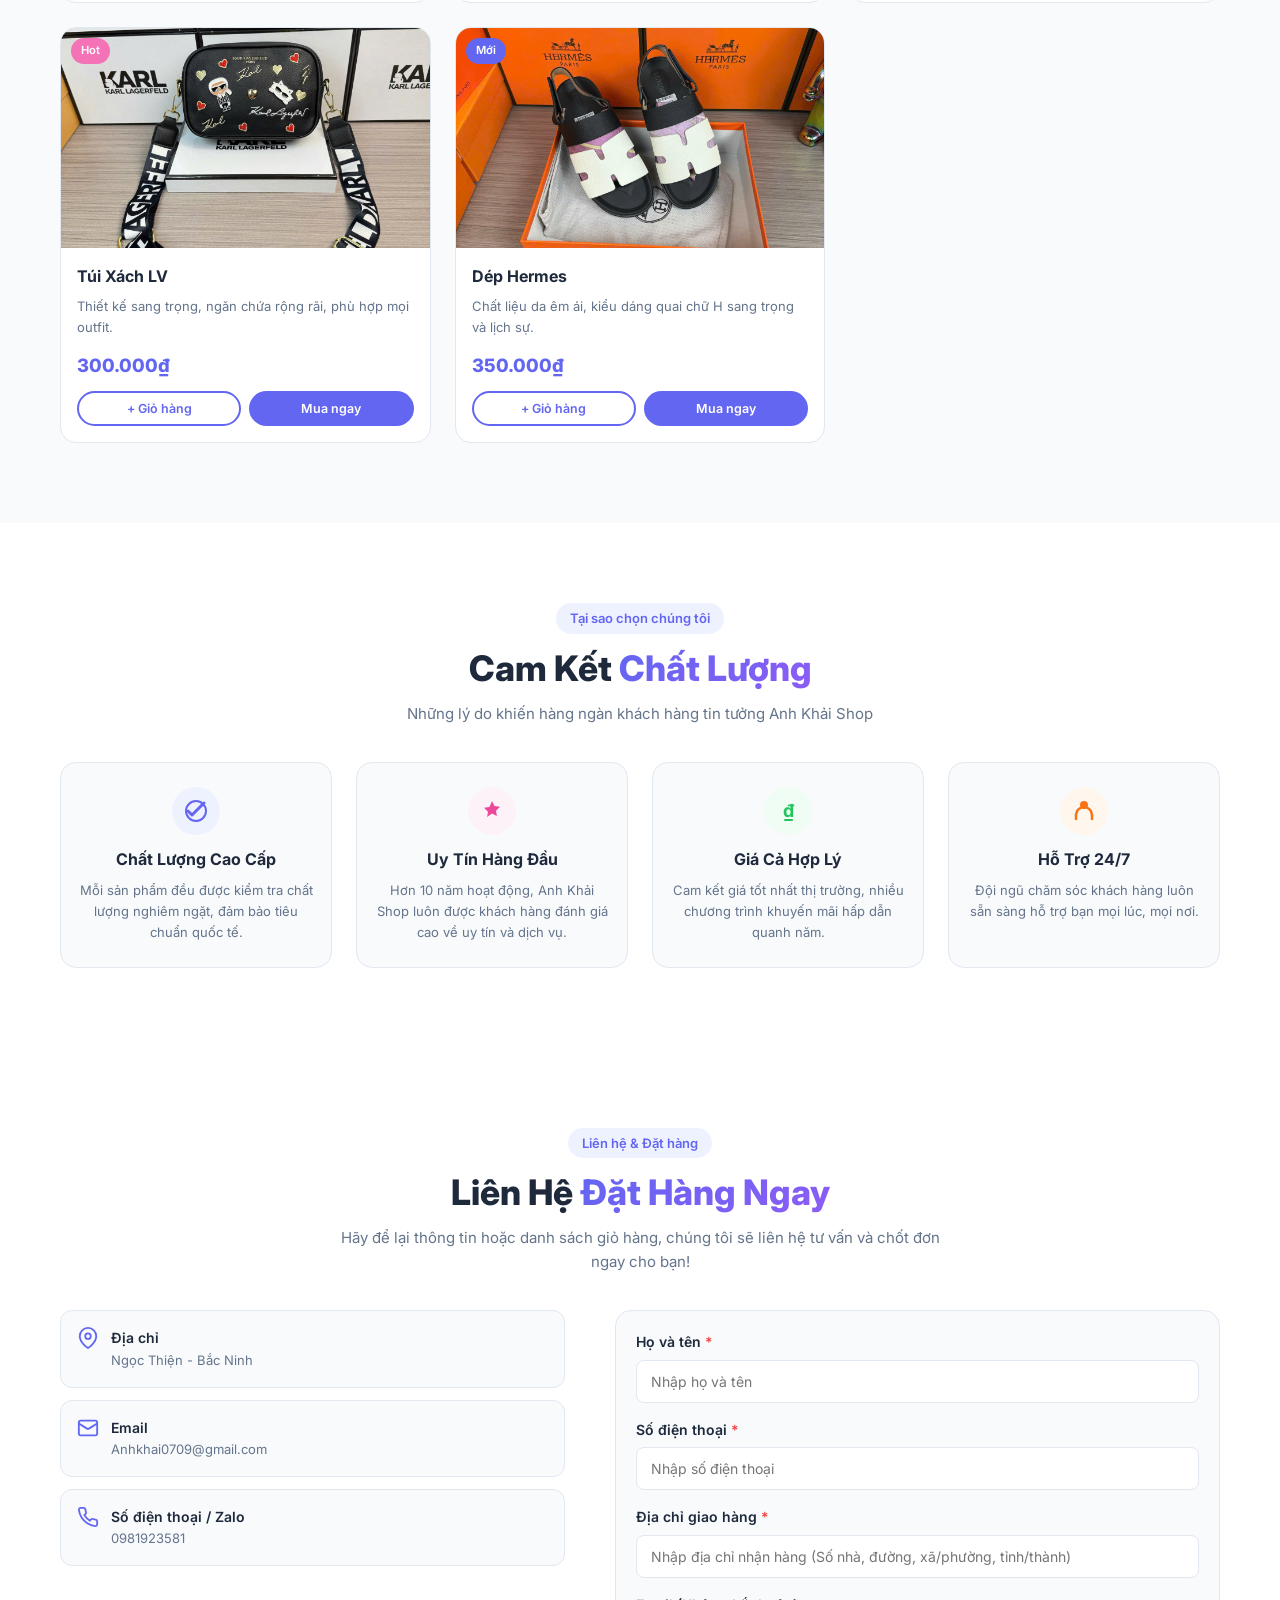
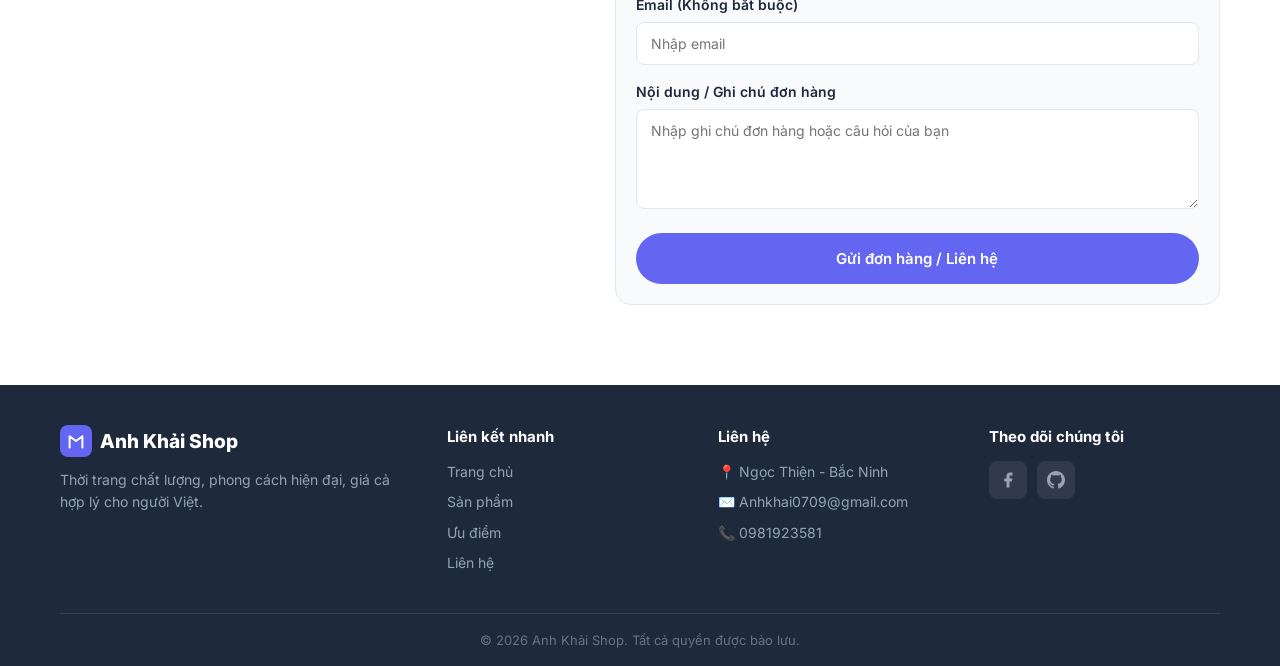
==== commit e4f1da70: "tthemanh2chieu" ====
--- a/admin.html
+++ b/admin.html
@@ -35,7 +35,7 @@
         <div class="admin-header">
             <div>
                 <h2>Bảng Quản Trị Hệ Thống</h2>
-                <p>Quản lý Sản phẩm, Đơn hàng, Ảnh tải lên Cloudflare R2 và Cơ sở dữ liệu D1 SQLite</p>
+                <p>Quản lý Sản phẩm, Duyệt đơn hàng, Ảnh tải lên Cloudflare R2 và Cơ sở dữ liệu D1 SQLite</p>
             </div>
             <button class="btn btn--primary" id="openAddProductModalBtn">+ Thêm Sản Phẩm Mới</button>
         </div>
@@ -43,7 +43,7 @@
         <!-- Admin Tabs -->
         <div class="admin-tabs">
             <button class="admin-tab active" data-tab="products">Sản Phẩm (<span id="prodCount">0</span>)</button>
-            <button class="admin-tab" data-tab="orders">Đơn Hàng (<span id="orderCount">0</span>)</button>
+            <button class="admin-tab" data-tab="orders">Duyệt Đơn Hàng (<span id="orderCount">0</span>)</button>
             <button class="admin-tab" data-tab="system">Hệ Thống (Cloudflare Worker/D1/R2)</button>
         </div>
 
@@ -68,7 +68,7 @@
             </div>
         </div>
 
-        <!-- Tab 2: Orders List -->
+        <!-- Tab 2: Orders List (Duyệt Đơn Hàng) -->
         <div class="admin-panel" id="tabOrders">
             <div class="table-responsive">
                 <table class="admin-table">
@@ -77,10 +77,12 @@
                             <th>Mã Đơn</th>
                             <th>Khách Hàng</th>
                             <th>Số Điện Thoại</th>
-                            <th>Email</th>
+                            <th>Địa Chỉ Giao Hàng</th>
+                            <th>Email / Ghi chú</th>
                             <th>Tổng Tiền</th>
                             <th>Trạng Thái</th>
                             <th>Ngày Đặt</th>
+                            <th>Xử Lý Duyệt Đơn</th>
                         </tr>
                     </thead>
                     <tbody id="adminOrdersTbody">
@@ -149,9 +151,10 @@
                     </select>
                 </div>
                 <div class="form__group">
-                    <label class="form__label">Tải ảnh lên Cloudflare R2 / Chọn ảnh *</label>
+                    <label class="form__label">Chọn ảnh từ máy tính / Tải ảnh lên *</label>
                     <input type="file" id="adminProdImageFile" class="form__input" accept="image/*">
-                    <input type="text" id="adminProdImageUrl" class="form__input" placeholder="Hoặc nhập đường dẫn ảnh (VD: assets/images/anhaolv.jpg)" style="margin-top:8px;">
+                    <input type="text" id="adminProdImageUrl" class="form__input" placeholder="Hoặc nhập đường dẫn/link ảnh (VD: assets/images/anhaolv.jpg)" style="margin-top:8px;">
+                    <img id="adminProdImgPreview" style="display:none;width:100%;height:140px;object-fit:cover;border-radius:8px;margin-top:8px;border:1px solid var(--border);" alt="Preview">
                 </div>
                 <div class="form__group">
                     <label class="form__label">Mô tả sản phẩm</label>
@@ -201,41 +204,108 @@
                 });
             });
 
-            // Modal
+            // Modal & File Preview
             const openModalBtn = document.getElementById('openAddProductModalBtn');
             const closeModalBtn = document.getElementById('closeProductModalBtn');
             const cancelModalBtn = document.getElementById('cancelAddProductBtn');
             const modalOverlay = document.getElementById('productModalOverlay');
             const addProductForm = document.getElementById('addProductForm');
+            const fileInput = document.getElementById('adminProdImageFile');
+            const urlInput = document.getElementById('adminProdImageUrl');
+            const imgPreview = document.getElementById('adminProdImgPreview');
 
             function openModal() { modalOverlay.classList.add('active'); }
-            function closeModal() { modalOverlay.classList.remove('active'); addProductForm.reset(); }
+            function closeModal() { 
+                modalOverlay.classList.remove('active'); 
+                addProductForm.reset(); 
+                imgPreview.style.display = 'none';
+                imgPreview.src = '';
+            }
 
             openModalBtn.addEventListener('click', openModal);
             closeModalBtn.addEventListener('click', closeModal);
             cancelModalBtn.addEventListener('click', closeModal);
 
+            // Helper: Compress image file using HTML5 Canvas to prevent localStorage QuotaExceededError (~30KB-50KB)
+            function compressImageFile(file, maxWidth = 600, maxHeight = 600, quality = 0.7) {
+                return new Promise((resolve) => {
+                    const reader = new FileReader();
+                    reader.onload = (e) => {
+                        const img = new Image();
+                        img.onload = () => {
+                            const canvas = document.createElement('canvas');
+                            let width = img.width;
+                            let height = img.height;
+
+                            if (width > height) {
+                                if (width > maxWidth) {
+                                    height = Math.round((height * maxWidth) / width);
+                                    width = maxWidth;
+                                }
+                            } else {
+                                if (height > maxHeight) {
+                                    width = Math.round((width * maxHeight) / height);
+                                    height = maxHeight;
+                                }
+                            }
+
+                            canvas.width = width;
+                            canvas.height = height;
+                            const ctx = canvas.getContext('2d');
+                            ctx.drawImage(img, 0, 0, width, height);
+                            resolve(canvas.toDataURL('image/jpeg', quality));
+                        };
+                        img.onerror = () => resolve(e.target.result);
+                        img.src = e.target.result;
+                    };
+                    reader.onerror = () => resolve(null);
+                    reader.readAsDataURL(file);
+                });
+            }
+
+            // Handle Image File Selection & Preview with auto-compression
+            fileInput.addEventListener('change', async function() {
+                if (fileInput.files.length > 0) {
+                    const base64 = await compressImageFile(fileInput.files[0]);
+                    if (base64) {
+                        imgPreview.src = base64;
+                        imgPreview.style.display = 'block';
+                    }
+                }
+            });
+
+            urlInput.addEventListener('input', function() {
+                if (urlInput.value.trim()) {
+                    imgPreview.src = urlInput.value.trim();
+                    imgPreview.style.display = 'block';
+                }
+            });
+
             // Add Product Handler
             addProductForm.addEventListener('submit', async function(e) {
                 e.preventDefault();
-                const name = document.getElementById('adminProdName').value;
+                const name = document.getElementById('adminProdName').value.trim();
                 const category = document.getElementById('adminProdCategory').value;
                 const price = document.getElementById('adminProdPrice').value;
                 const badge = document.getElementById('adminProdBadge').value;
-                const desc = document.getElementById('adminProdDesc').value;
-                let imageUrl = document.getElementById('adminProdImageUrl').value;
-                const fileInput = document.getElementById('adminProdImageFile');
+                const desc = document.getElementById('adminProdDesc').value.trim();
+                let imageUrl = urlInput.value.trim();
 
                 if (fileInput.files.length > 0) {
-                    const formData = new FormData();
-                    formData.append('file', fileInput.files[0]);
                     try {
+                        const formData = new FormData();
+                        formData.append('file', fileInput.files[0]);
                         const res = await fetch('/api/upload', { method: 'POST', body: formData });
-                        const data = await res.json();
-                        if (data.url) imageUrl = data.url;
+                        if (res.ok) {
+                            const data = await res.json();
+                            if (data.url) imageUrl = data.url;
+                        }
                     } catch(err) {
-                        console.log('Using local file fallback');
-                        imageUrl = `assets/images/${fileInput.files[0].name}`;
+                        console.log('Worker API offline, using compressed Base64 Data URL');
+                    }
+
+                    if (!imageUrl || imageUrl.startsWith('assets/images/')) {
+                        imageUrl = await compressImageFile(fileInput.files[0]);
                     }
                 }
 
@@ -247,10 +317,13 @@
                     description: desc, image_url: imageUrl, badge
                 };
 
-                // Add to local state & try API
-                let products = JSON.parse(localStorage.getItem('anhkhai_custom_products')) || [];
-                products.push(newProd);
-                localStorage.setItem('anhkhai_custom_products', JSON.stringify(products));
+                let customProducts = JSON.parse(localStorage.getItem('anhkhai_custom_products')) || [];
+                customProducts.unshift(newProd);
+                try {
+                    localStorage.setItem('anhkhai_custom_products', JSON.stringify(customProducts));
+                } catch(err) {
+                    console.error('Lỗi lưu localStorage:', err);
+                }
 
                 try {
                     await fetch('/api/products', {
@@ -260,9 +333,9 @@
                     });
                 } catch(e){}
 
-                alert('Thêm sản phẩm thành công!');
+                alert('Thêm sản phẩm "' + name + '" thành công!');
                 closeModal();
-                loadAdminData();
+                await loadAdminData();
             });
 
             // Logout
@@ -272,49 +345,158 @@
                 window.location.href = 'index.html';
             });
 
-            // Render Tables
-            function loadAdminData() {
+            // Delete Custom Product
+            window.deleteProduct = function(id) {
+                if (confirm('Bạn có chắc chắn muốn xóa sản phẩm này?')) {
+                    let customProducts = JSON.parse(localStorage.getItem('anhkhai_custom_products')) || [];
+                    customProducts = customProducts.filter(p => p.id !== id);
+                    localStorage.setItem('anhkhai_custom_products', JSON.stringify(customProducts));
+                    
+                    try {
+                        fetch('/api/products/' + id, { method: 'DELETE' });
+                    } catch(e){}
+
+                    loadAdminData();
+                }
+            };
+
+            // Update Order Status (Duyệt Đơn / Giao hàng / Hủy đơn)
+            window.updateOrderStatus = async function(orderId, newStatus) {
+                let orders = JSON.parse(localStorage.getItem('anhkhai_orders')) || [];
+                let orderUpdated = false;
+
+                orders = orders.map(o => {
+                    if (String(o.id) === String(orderId)) {
+                        orderUpdated = true;
+                        return { ...o, status: newStatus };
+                    }
+                    return o;
+                });
+
+                if (!orderUpdated) {
+                    orders.push({
+                        id: orderId,
+                        customer_name: 'Khách hàng',
+                        phone: '0981923581',
+                        address: 'Ngọc Thiện - Bắc Ninh',
+                        total: 0,
+                        status: newStatus,
+                        date: new Date().toISOString().split('T')[0]
+                    });
+                }
+
+                localStorage.setItem('anhkhai_orders', JSON.stringify(orders));
+
+                try {
+                    await fetch('/api/orders', {
+                        method: 'PUT',
+                        headers: { 'Content-Type': 'application/json' },
+                        body: JSON.stringify({ order_id: orderId, status: newStatus })
+                    });
+                } catch(e){}
+
+                alert(`Đã cập nhật trạng thái đơn #${orderId} thành "${newStatus}"!`);
+                loadAdminData();
+            };
+
+            // Render Tables with LocalStorage & API persistence
+            async function loadAdminData() {
                 const tbody = document.getElementById('adminProductsTbody');
                 const defaultProds = [
-                    { id: 1, name: 'Áo phông LV', category: 'nam', price: 300000, badge: 'Hot', image_url: 'assets/images/anhaolv.jpg' },
-                    { id: 2, name: 'Áo khoác Gucci', category: 'nam', price: 500000, badge: 'Mới', image_url: 'assets/images/khoacgc.jpg' },
-                    { id: 3, name: 'Giày JD', category: 'phukien', price: 700000, badge: 'Hot', image_url: 'assets/images/giayjd.jpg' },
-                    { id: 4, name: 'Túi Xách LV', category: 'phukien', price: 300000, badge: 'Hot', image_url: 'assets/images/tuilv.jpg' },
-                    { id: 5, name: 'Dép Hermes', category: 'phukien', price: 350000, badge: 'Mới', image_url: 'assets/images/dephm.jpg' }
+                    { id: 'def_1', name: 'Áo phông LV', category: 'nam', price: 300000, badge: 'Hot', image_url: 'assets/images/anhaolv.jpg' },
+                    { id: 'def_2', name: 'Áo khoác Gucci', category: 'nam', price: 500000, badge: 'Mới', image_url: 'assets/images/khoacgc.jpg' },
+                    { id: 'def_3', name: 'Giày JD', category: 'phukien', price: 700000, badge: 'Hot', image_url: 'assets/images/giayjd.jpg' },
+                    { id: 'def_4', name: 'Túi Xách LV', category: 'phukien', price: 300000, badge: 'Hot', image_url: 'assets/images/tuilv.jpg' },
+                    { id: 'def_5', name: 'Dép Hermes', category: 'phukien', price: 350000, badge: 'Mới', image_url: 'assets/images/dephm.jpg' }
                 ];
-                const customProds = JSON.parse(localStorage.getItem('anhkhai_custom_products')) || [];
-                const allProds = [...defaultProds, ...customProds];
+                
+                let customProds = JSON.parse(localStorage.getItem('anhkhai_custom_products')) || [];
+
+                try {
+                    const res = await fetch('/api/products');
+                    if (res.ok) {
+                        const data = await res.json();
+                        if (data.products && Array.isArray(data.products) && data.products.length > 0) {
+                            data.products.forEach(apiProd => {
+                                if (!customProds.some(p => String(p.id) === String(apiProd.id))) {
+                                    customProds.unshift(apiProd);
+                                }
+                            });
+                            localStorage.setItem('anhkhai_custom_products', JSON.stringify(customProds));
+                        }
+                    }
+                } catch(e){}
+
+                const allProds = [...customProds, ...defaultProds];
 
                 document.getElementById('prodCount').textContent = allProds.length;
                 tbody.innerHTML = allProds.map(p => `
                     <tr>
-                        <td><img src="${p.image_url}" style="width:48px;height:48px;object-fit:cover;border-radius:8px;"></td>
+                        <td><img src="${p.image_url}" onerror="this.src='assets/images/anhaolv.jpg'" style="width:48px;height:48px;object-fit:cover;border-radius:8px;"></td>
                         <td><strong>${p.name}</strong></td>
                         <td><span class="section__tag" style="padding:2px 10px;font-size:0.75rem;">${p.category}</span></td>
                         <td><strong style="color:var(--primary);">${p.price.toLocaleString('vi-VN')}₫</strong></td>
                         <td>${p.badge ? `<span class="product-card__badge" style="position:static;">${p.badge}</span>` : '-'}</td>
                         <td>
-                            <button class="btn btn--sm btn--outline" onclick="alert('Đã xóa ${p.name}')">Xóa</button>
+                            ${String(p.id).startsWith('prod_') 
+                                ? `<button class="btn btn--sm btn--outline" onclick="deleteProduct('${p.id}')">Xóa</button>` 
+                                : `<span style="font-size:0.8rem;color:var(--text-muted);">Sẵn có</span>`}
                         </td>
                     </tr>
                 `).join('');
 
-                // Render Orders
-                const orders = JSON.parse(localStorage.getItem('anhkhai_orders')) || [
-                    { id: 'ORD-1001', customer_name: 'Nguyễn Văn A', phone: '0981923581', email: 'khach1@gmail.com', total: 600000, status: 'Đã xác nhận', date: '2026-09-28' }
-                ];
+                let orders = JSON.parse(localStorage.getItem('anhkhai_orders'));
+                if (!orders) {
+                    orders = [
+                        { id: 'ORD-1001', customer_name: 'Nguyễn Văn A', phone: '0981923581', address: 'Ngọc Thiện - Bắc Ninh', email: 'khach1@gmail.com', total: 600000, status: 'Chờ duyệt', date: '2026-09-28' }
+                    ];
+                    localStorage.setItem('anhkhai_orders', JSON.stringify(orders));
+                }
+
+                try {
+                    const res = await fetch('/api/orders');
+                    if (res.ok) {
+                        const data = await res.json();
+                        if (data.orders && Array.isArray(data.orders) && data.orders.length > 0) {
+                            data.orders.forEach(apiOrd => {
+                                if (!orders.some(o => String(o.id) === String(apiOrd.id))) {
+                                    orders.unshift(apiOrd);
+                                }
+                            });
+                            localStorage.setItem('anhkhai_orders', JSON.stringify(orders));
+                        }
+                    }
+                } catch(e){}
+
                 document.getElementById('orderCount').textContent = orders.length;
-                document.getElementById('adminOrdersTbody').innerHTML = orders.map(o => `
-                    <tr>
-                        <td><strong>#${o.id}</strong></td>
-                        <td>${o.customer_name}</td>
-                        <td>${o.phone}</td>
-                        <td>${o.email || '-'}</td>
-                        <td><strong style="color:var(--primary);">${(o.total || o.total_amount || 0).toLocaleString('vi-VN')}₫</strong></td>
-                        <td><span class="system-badge success">${o.status || 'Chờ duyệt'}</span></td>
-                        <td>${o.date || 'Hôm nay'}</td>
-                    </tr>
-                `).join('');
+                document.getElementById('adminOrdersTbody').innerHTML = orders.map(o => {
+                    const statusClass = 
+                        o.status === 'Đã duyệt' ? 'success' :
+                        o.status === 'Đang giao' ? 'primary' :
+                        o.status === 'Đã hủy' ? 'error' : 'warning';
+
+                    const addr = o.address || o.shipping_address || 'Chưa cung cấp';
+
+                    return `
+                        <tr>
+                            <td><strong>#${o.id}</strong></td>
+                            <td>${o.customer_name}</td>
+                            <td>${o.phone}</td>
+                            <td><strong>${addr}</strong></td>
+                            <td><small style="color:var(--text-secondary);">${o.email || o.notes || '-'}</small></td>
+                            <td><strong style="color:var(--primary);">${(o.total || o.total_amount || 0).toLocaleString('vi-VN')}₫</strong></td>
+                            <td><span class="system-badge ${statusClass}">${o.status || 'Chờ duyệt'}</span></td>
+                            <td>${o.date || 'Hôm nay'}</td>
+                            <td>
+                                <div style="display:flex;gap:4px;flex-wrap:wrap;">
+                                    <button class="btn btn--sm btn--primary" style="padding:3px 8px;font-size:0.75rem;" onclick="updateOrderStatus('${o.id}', 'Đã duyệt')">Duyệt đơn</button>
+                                    <button class="btn btn--sm btn--outline" style="padding:3px 8px;font-size:0.75rem;" onclick="updateOrderStatus('${o.id}', 'Đang giao')">Giao hàng</button>
+                                    <button class="btn btn--sm btn--outline" style="padding:3px 8px;font-size:0.75rem;color:var(--error);border-color:var(--error);" onclick="updateOrderStatus('${o.id}', 'Đã hủy')">Hủy</button>
+                                </div>
+                            </td>
+                        </tr>
+                    `;
+                }).join('');
             }
 
             loadAdminData();
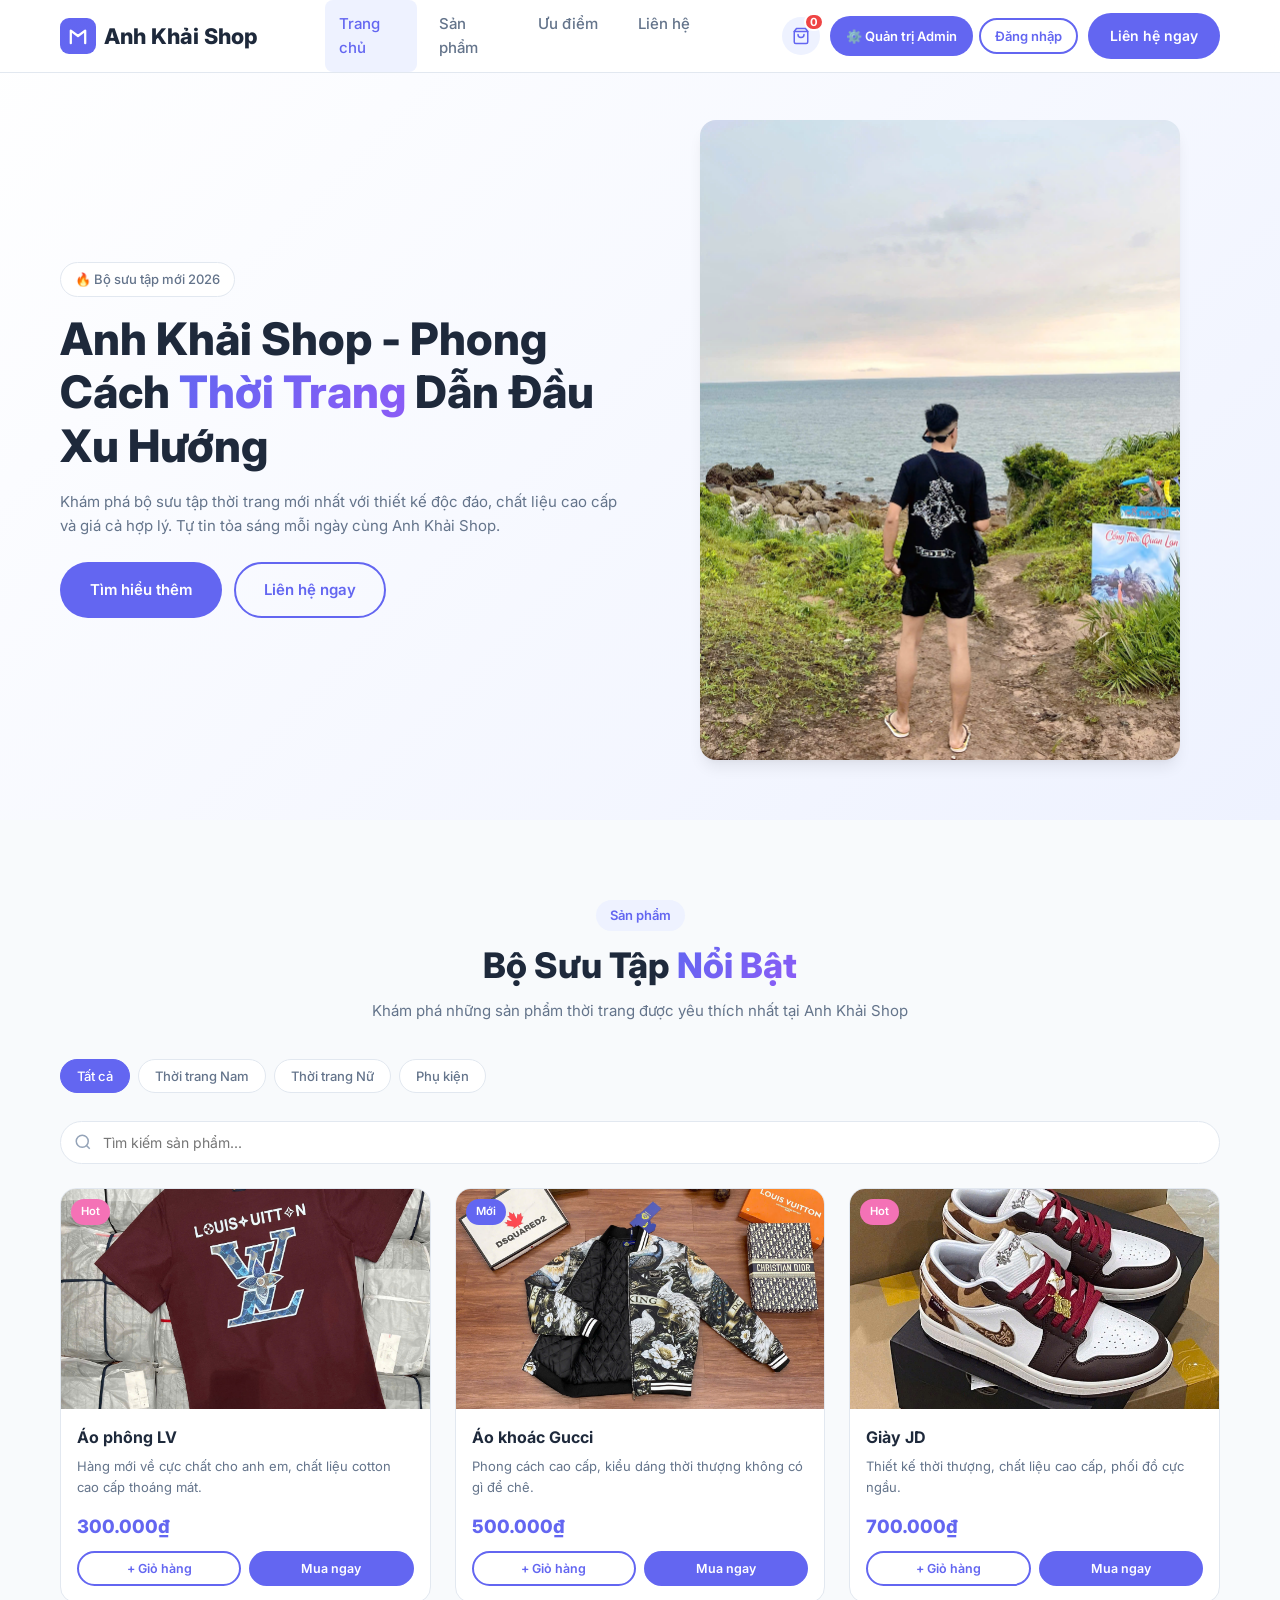
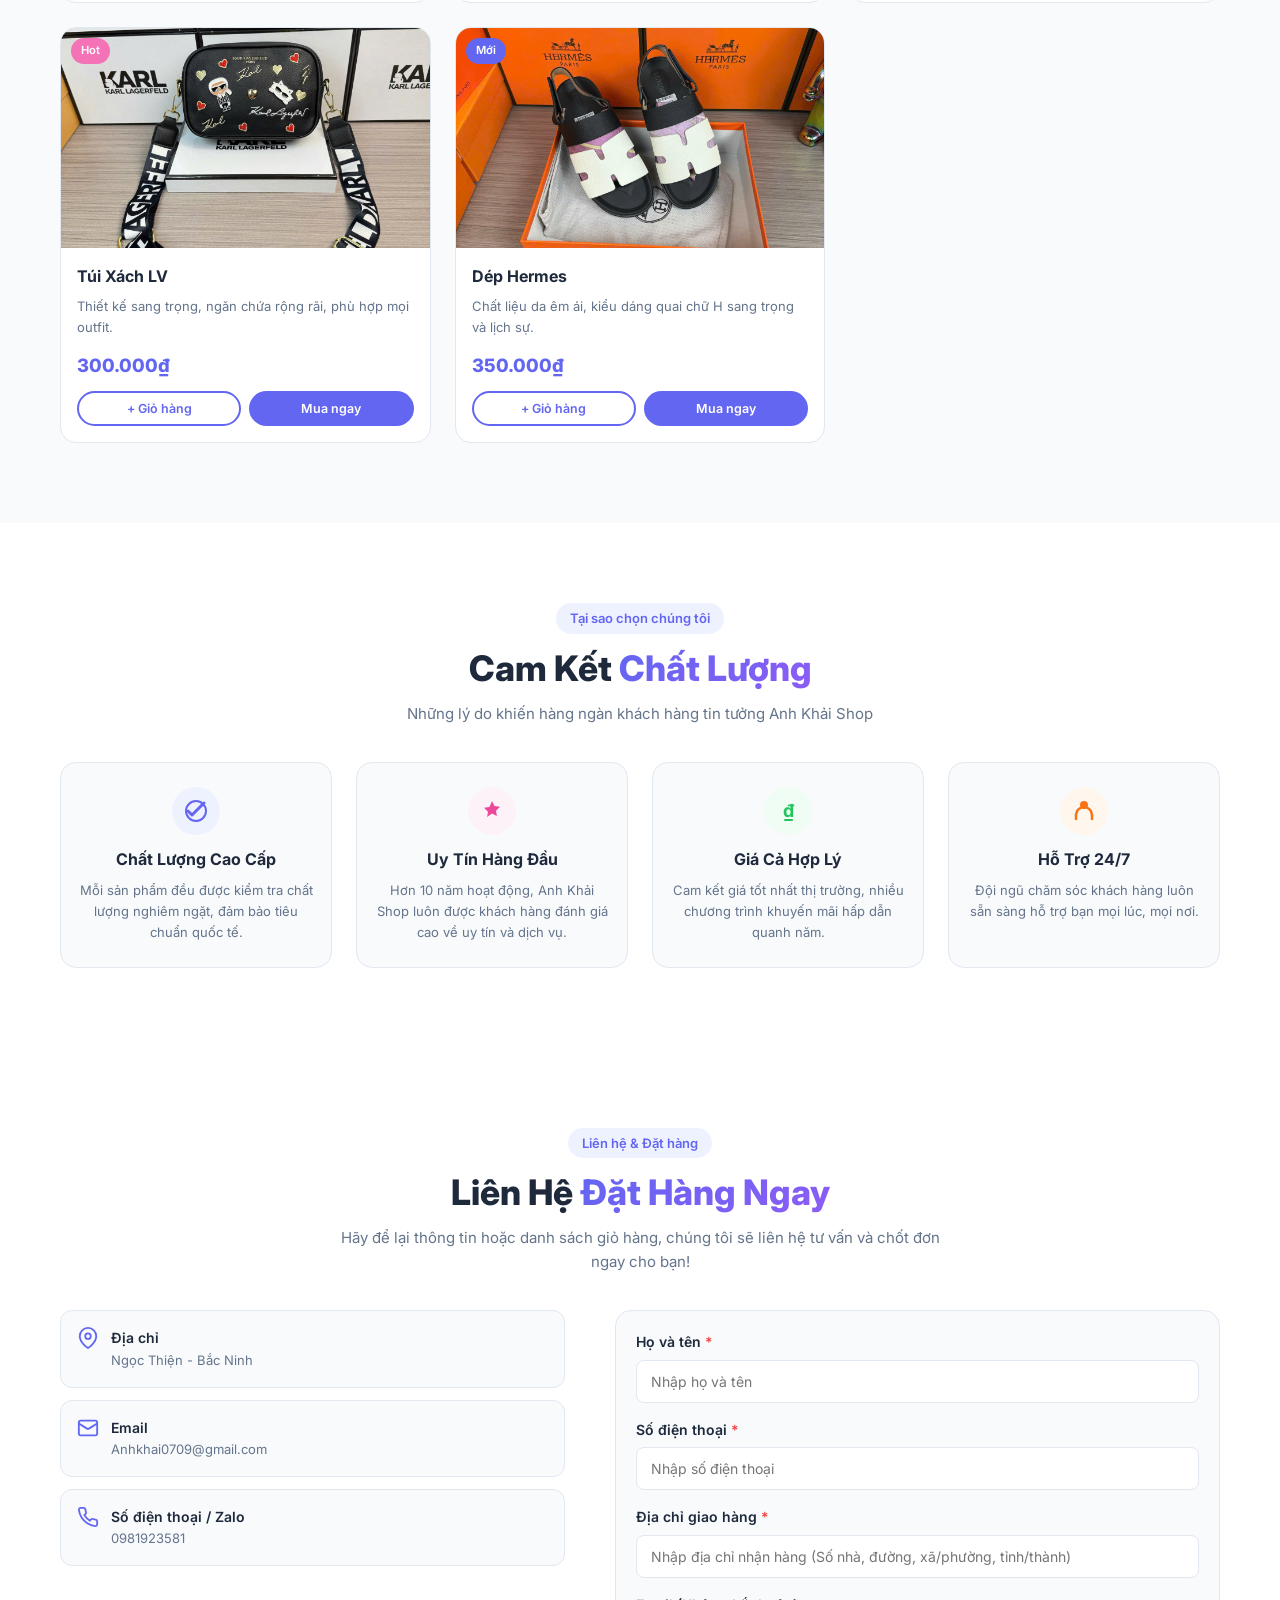
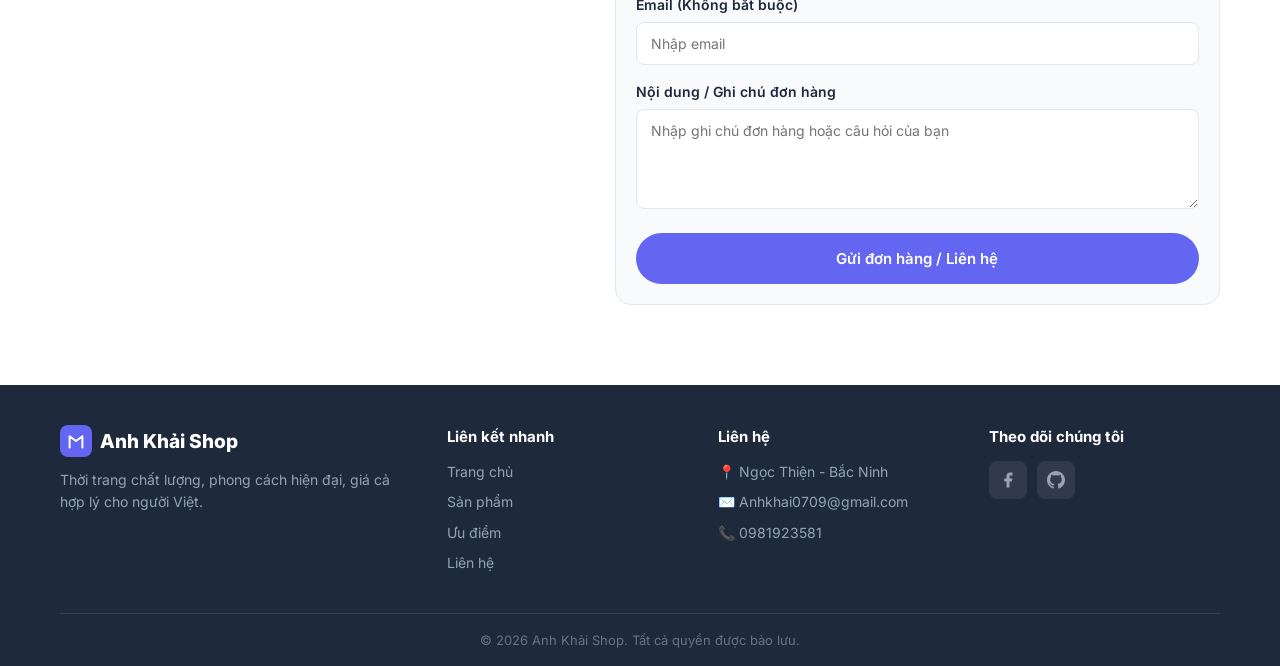
==== commit 789aedcd: "tt" ====
--- a/admin.html
+++ b/admin.html
@@ -77,8 +77,7 @@
                             <th>Mã Đơn</th>
                             <th>Khách Hàng</th>
                             <th>Số Điện Thoại</th>
-                            <th>Địa Chỉ Giao Hàng</th>
-                            <th>Email / Ghi chú</th>
+                            <th>Email / Nội dung</th>
                             <th>Tổng Tiền</th>
                             <th>Trạng Thái</th>
                             <th>Ngày Đặt</th>
@@ -181,10 +180,10 @@
     <script>
         // Admin Page Script Integration
         document.addEventListener('DOMContentLoaded', function() {
-            // Check auth
+            // Check auth (Requires Admin login)
             const user = JSON.parse(localStorage.getItem('anhkhai_user'));
-            if (!user || user.role !== 'admin') {
-                alert('Bạn cần đăng nhập bằng tài khoản Quản trị (Admin) để truy cập trang này!');
+            if (!user || user.role !== 'admin' || (user.username !== 'anhkhaishop' && user.username !== 'Admin' && user.username !== 'admin')) {
+                alert('Vui lòng đăng nhập bằng tài khoản Quản trị Admin (anhkhaishop) để truy cập trang này!');
                 window.location.href = 'index.html';
                 return;
             }
@@ -475,15 +474,15 @@
                         o.status === 'Đang giao' ? 'primary' :
                         o.status === 'Đã hủy' ? 'error' : 'warning';
 
-                    const addr = o.address || o.shipping_address || 'Chưa cung cấp';
+                    const addr = o.address || o.shipping_address;
+                    const contentDetail = [o.email, addr ? `Đ/c: ${addr}` : '', o.notes].filter(Boolean).join(' | ') || '-';
 
                     return `
                         <tr>
                             <td><strong>#${o.id}</strong></td>
                             <td>${o.customer_name}</td>
                             <td>${o.phone}</td>
-                            <td><strong>${addr}</strong></td>
-                            <td><small style="color:var(--text-secondary);">${o.email || o.notes || '-'}</small></td>
+                            <td><small style="color:var(--text-secondary);">${contentDetail}</small></td>
                             <td><strong style="color:var(--primary);">${(o.total || o.total_amount || 0).toLocaleString('vi-VN')}₫</strong></td>
                             <td><span class="system-badge ${statusClass}">${o.status || 'Chờ duyệt'}</span></td>
                             <td>${o.date || 'Hôm nay'}</td>
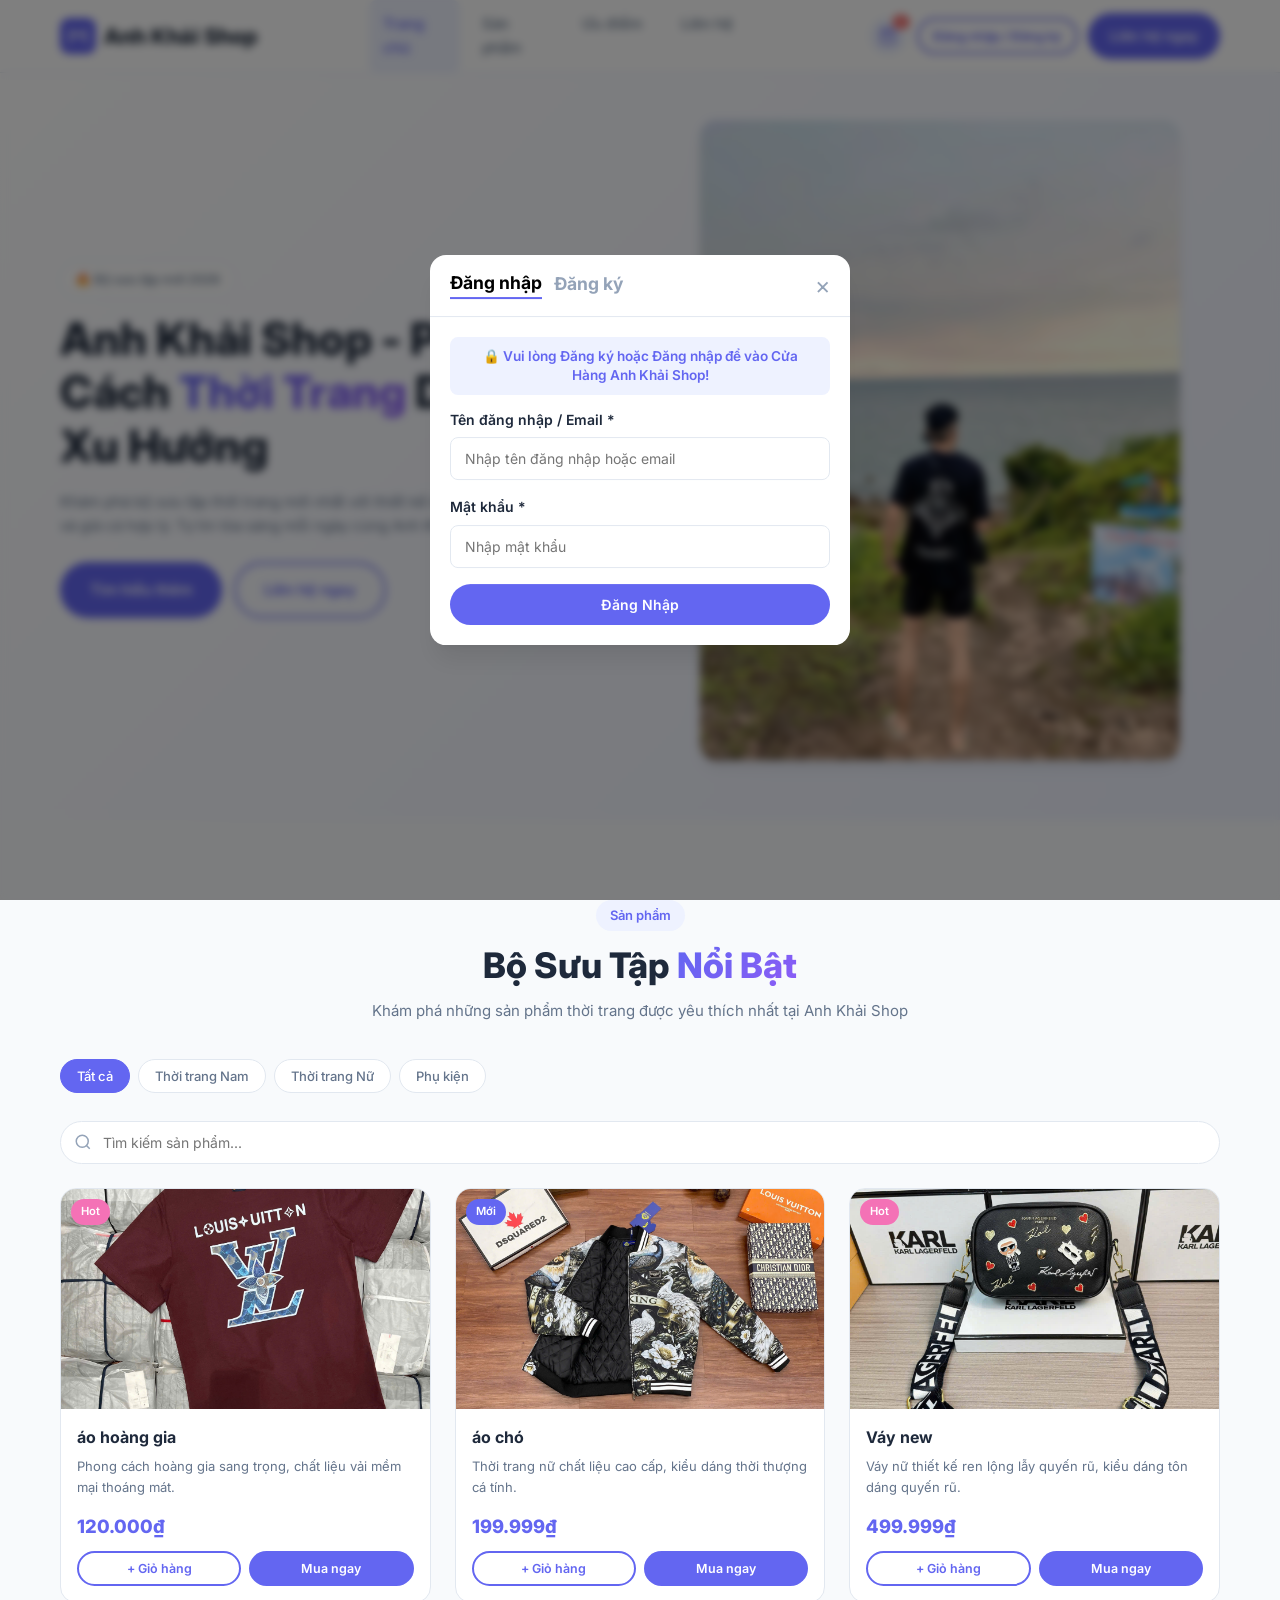
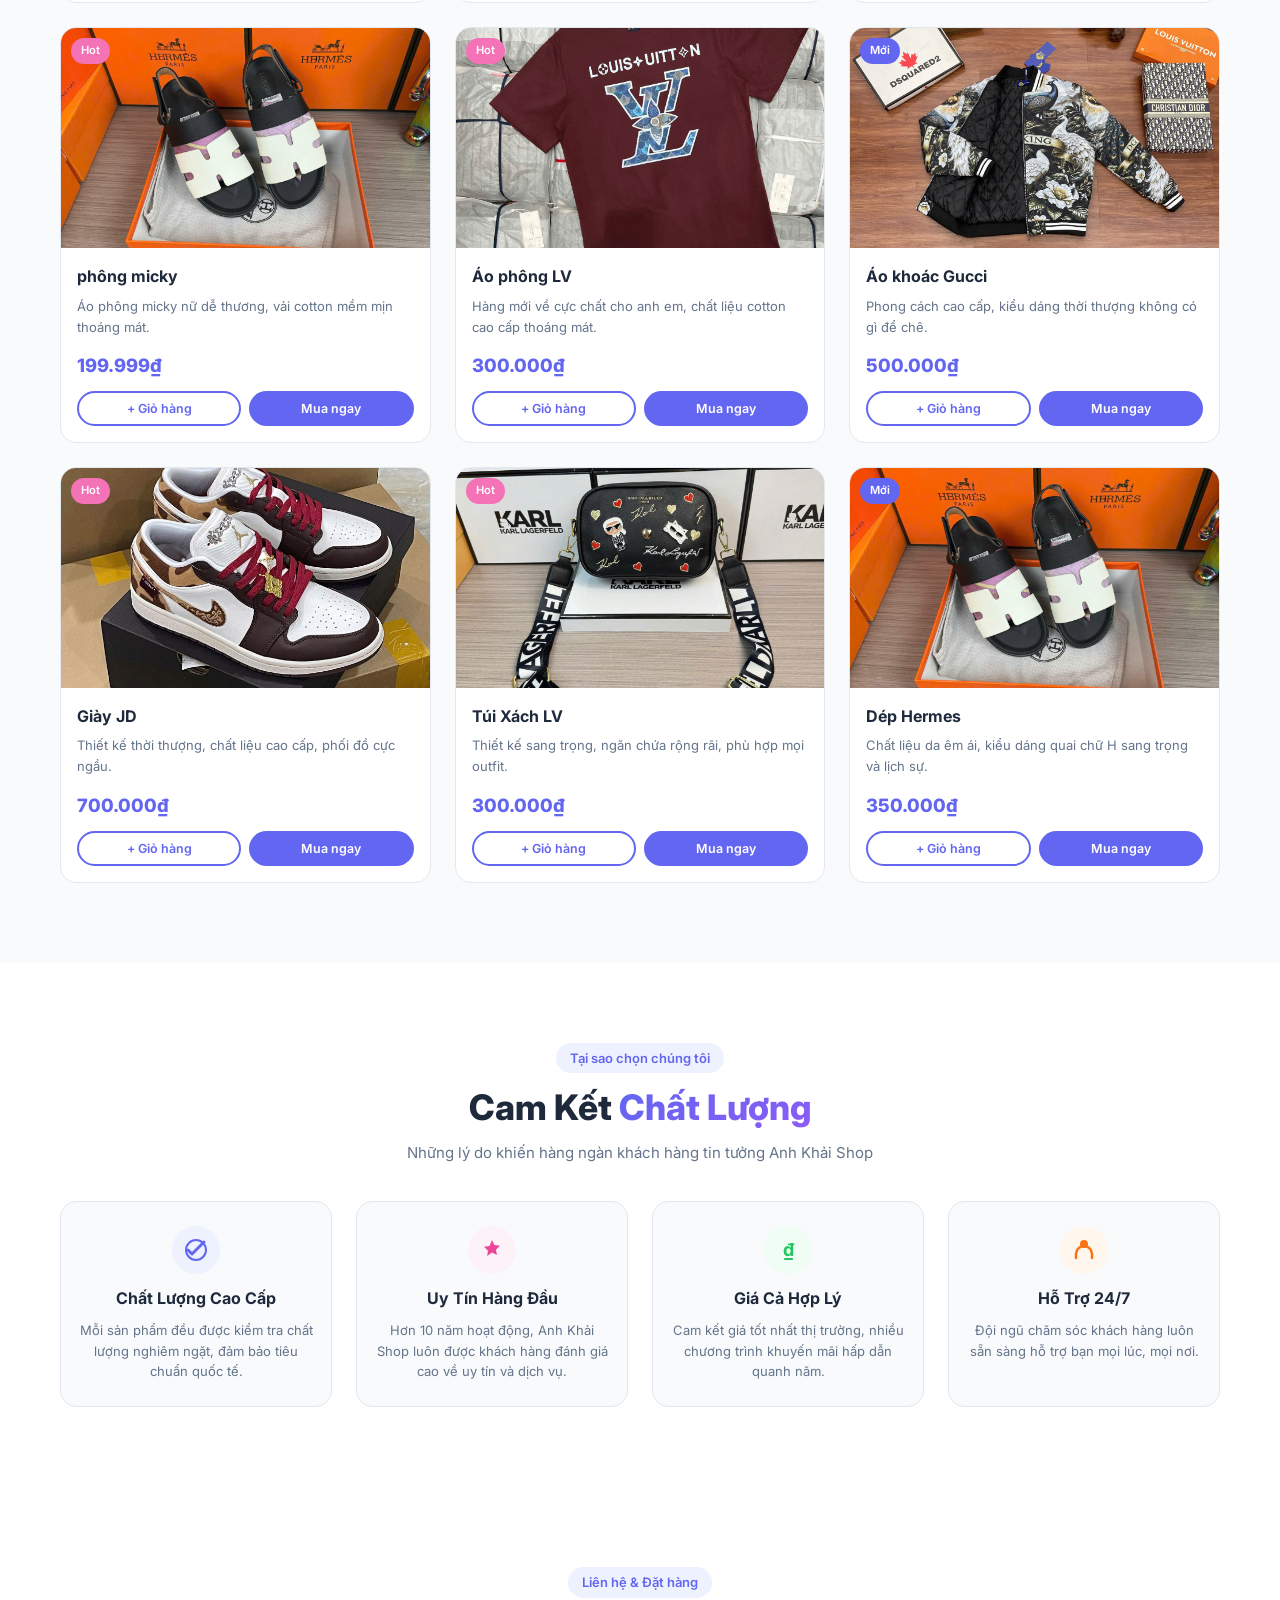
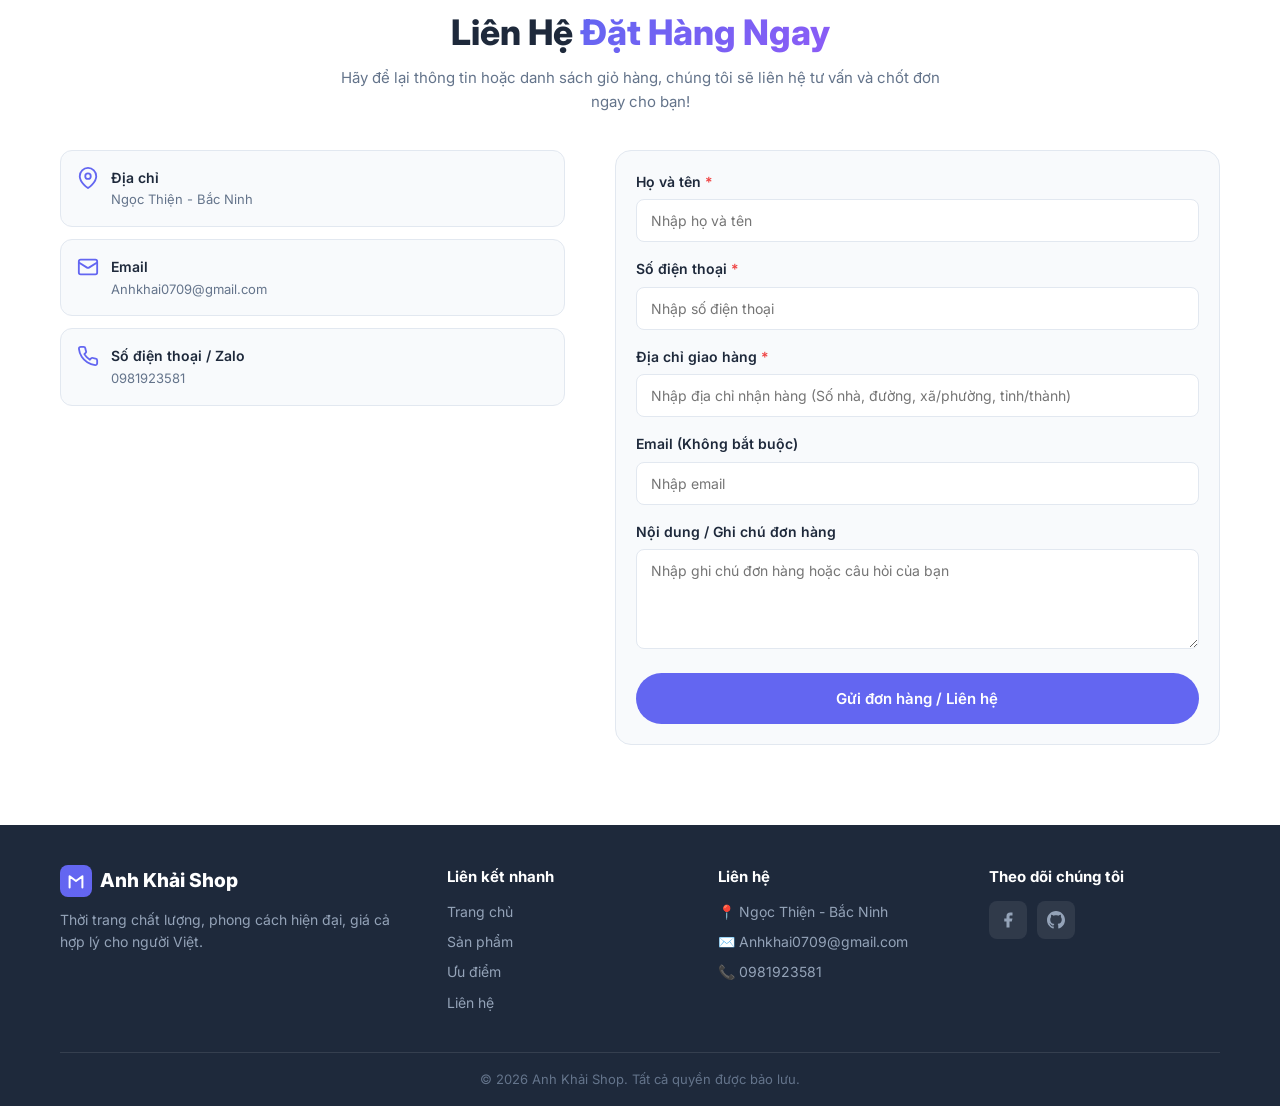
==== commit 0c875cc9: "anh" ====
--- a/admin.html
+++ b/admin.html
@@ -402,6 +402,10 @@
             async function loadAdminData() {
                 const tbody = document.getElementById('adminProductsTbody');
                 const defaultProds = [
+                    { id: 'def_101', name: 'áo hoàng gia', category: 'nam', price: 120000, badge: 'Hot', image_url: 'assets/images/aohoanggia.jpg' },
+                    { id: 'def_102', name: 'áo chó', category: 'nu', price: 199999, badge: 'Mới', image_url: 'assets/images/aochonu.jpg' },
+                    { id: 'def_103', name: 'Váy new', category: 'nu', price: 499999, badge: 'Hot', image_url: 'assets/images/vay.jpg' },
+                    { id: 'def_104', name: 'phông micky', category: 'nu', price: 199999, badge: 'Hot', image_url: 'assets/images/aogaunu.jpg' },
                     { id: 'def_1', name: 'Áo phông LV', category: 'nam', price: 300000, badge: 'Hot', image_url: 'assets/images/anhaolv.jpg' },
                     { id: 'def_2', name: 'Áo khoác Gucci', category: 'nam', price: 500000, badge: 'Mới', image_url: 'assets/images/khoacgc.jpg' },
                     { id: 'def_3', name: 'Giày JD', category: 'phukien', price: 700000, badge: 'Hot', image_url: 'assets/images/giayjd.jpg' },
